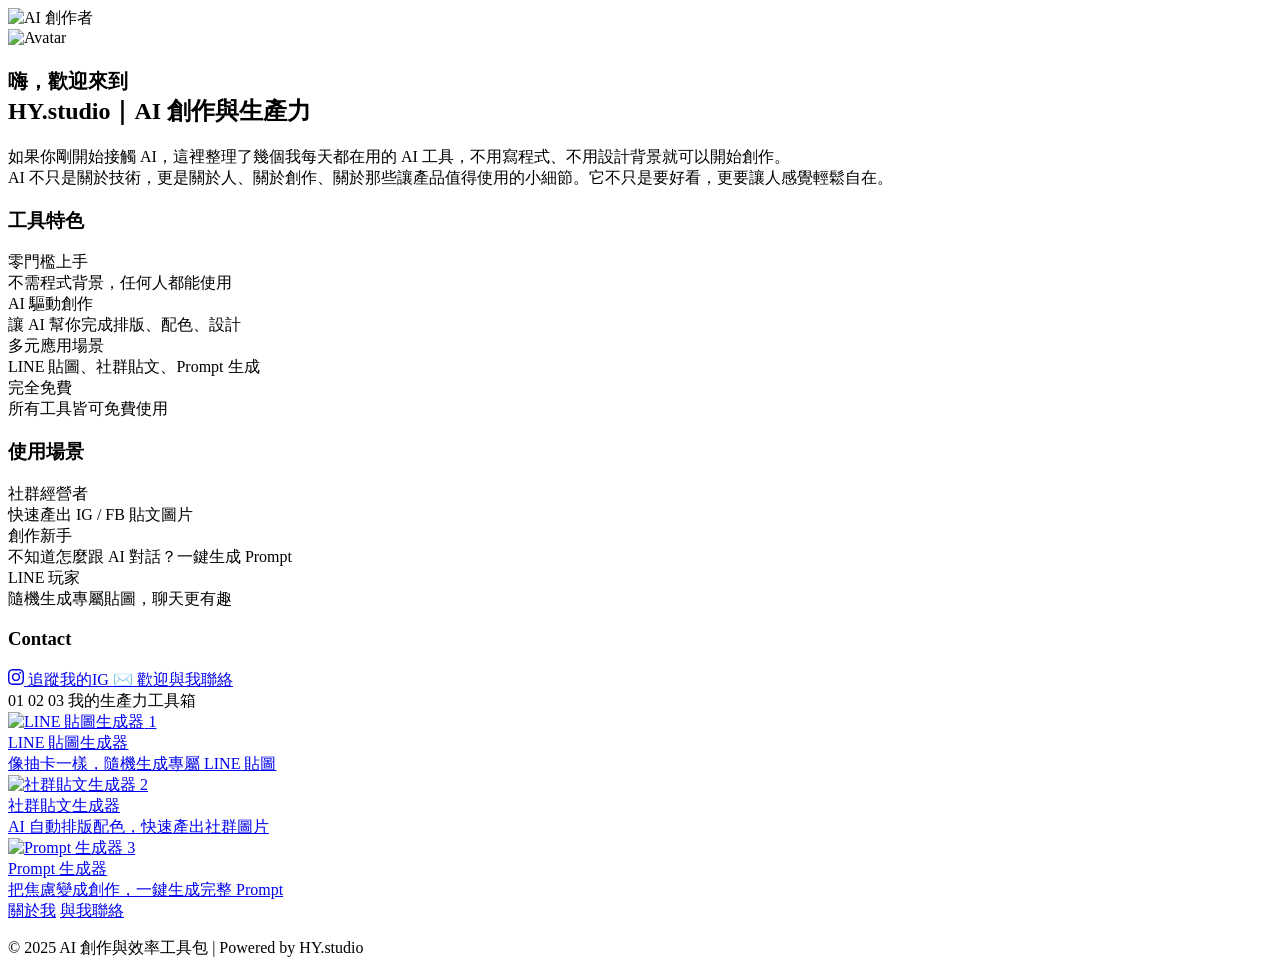
==== index.html @ deb83dd9 "Update index.html title" ====
<!DOCTYPE html>
<html lang="zh-TW">
<head>
    <meta charset="UTF-8">
    <meta name="viewport" content="width=device-width, initial-scale=1.0">
    <title>AI 創作與效率工具包 | HY.studio</title>
    <meta name="description" content="AI 創作與效率工具包 — 從焦慮到行動的第一步，免費 AI 工具與精選課程">
    <link rel="preconnect" href="https://fonts.googleapis.com">
    <link rel="preconnect" href="https://fonts.gstatic.com" crossorigin>
    <link href="https://fonts.googleapis.com/css2?family=Outfit:wght@300;400;500;600;700;800;900&family=Noto+Sans+TC:wght@300;400;500;600;700;900&display=swap" rel="stylesheet">
    <link rel="stylesheet" href="style.css">
</head>
<body>

    <!-- 波浪背景裝飾 -->
    <div class="background-shapes">
        <div class="wave-shape wave-1"></div>
        <div class="wave-shape wave-3"></div>
    </div>

    <!-- ===== HERO ===== -->
    <section class="hero">
        <img src="images/portfolio_head.png" alt="AI 創作者" class="hero-avatar">
    </section>

    <!-- ===== RESUME / FEATURES ===== -->
    <section class="resume-section fade-in">
        <div class="resume-grid">
            <!-- ID Badge -->
            <div class="id-badge">
                <div class="id-badge-card">
                    <img src="images/avatar_card.png" alt="Avatar">
                </div>
            </div>

            <div class="resume-column-inner">
                
                <!-- ===== ABOUT ===== -->
                <section class="about-section fade-in">
                    <div class="about-content">
                        <div class="about-text">
                            <h2>
                                <small>嗨，歡迎來到</small><br>
                                HY.studio｜AI 創作與生產力
                            </h2>
                            <p>
                                如果你剛開始接觸 AI，這裡整理了幾個我每天都在用的 AI 工具，不用寫程式、不用設計背景就可以開始創作。<br>AI 不只是關於技術，更是關於人、關於創作、關於那些讓產品值得使用的小細節。它不只是要好看，更要讓人感覺輕鬆自在。
                            </p>
                        </div>
                    </div>
                </section>

                <div class="resume-column-grid">
                    <!-- Column 1: 工具特色 -->
                    <div class="resume-column">
                        <h3>工具特色</h3>
                        <div class="resume-item">
                            <div class="resume-item-title">零門檻上手</div>
                            <div class="resume-item-sub">不需程式背景，任何人都能使用</div>
                        </div>
                        <div class="resume-item">
                            <div class="resume-item-title">AI 驅動創作</div>
                            <div class="resume-item-sub">讓 AI 幫你完成排版、配色、設計</div>
                        </div>
                        <div class="resume-item">
                            <div class="resume-item-title">多元應用場景</div>
                            <div class="resume-item-sub">LINE 貼圖、社群貼文、Prompt 生成</div>
                        </div>
                        <div class="resume-item">
                            <div class="resume-item-title">完全免費</div>
                            <div class="resume-item-sub">所有工具皆可免費使用</div>
                        </div>
                    </div>

                    <!-- Column 2: 使用場景 -->
                    <div class="resume-column">
                        <h3>使用場景</h3>
                        <div class="resume-item">
                            <div class="resume-item-title">社群經營者</div>
                            <div class="resume-item-sub">快速產出 IG / FB 貼文圖片</div>
                        </div>
                        <div class="resume-item">
                            <div class="resume-item-title">創作新手</div>
                            <div class="resume-item-sub">不知道怎麼跟 AI 對話？一鍵生成 Prompt</div>
                        </div>
                        <div class="resume-item">
                            <div class="resume-item-title">LINE 玩家</div>
                            <div class="resume-item-sub">隨機生成專屬貼圖，聊天更有趣</div>
                        </div>
                    </div>

                    <!-- Column 3: 聯繫方式 -->
                    <div class="resume-column">
                        <h3>Contact</h3>
                        <a href="https://www.instagram.com/huaiying_ai" target="_blank" class="contact-link">
                            <span class="contact-icon">
                                <svg stroke="currentColor" fill="currentColor" stroke-width="0" viewBox="0 0 16 16" focusable="false" class="chakra-icon css-1rsfhxy" aria-hidden="true" height="1em" width="1em" xmlns="http://www.w3.org/2000/svg"><path d="M8 0C5.829 0 5.556.01 4.703.048 3.85.088 3.269.222 2.76.42a3.9 3.9 0 0 0-1.417.923A3.9 3.9 0 0 0 .42 2.76C.222 3.268.087 3.85.048 4.7.01 5.555 0 5.827 0 8.001c0 2.172.01 2.444.048 3.297.04.852.174 1.433.372 1.942.205.526.478.972.923 1.417.444.445.89.719 1.416.923.51.198 1.09.333 1.942.372C5.555 15.99 5.827 16 8 16s2.444-.01 3.298-.048c.851-.04 1.434-.174 1.943-.372a3.9 3.9 0 0 0 1.416-.923c.445-.445.718-.891.923-1.417.197-.509.332-1.09.372-1.942C15.99 10.445 16 10.173 16 8s-.01-2.445-.048-3.299c-.04-.851-.175-1.433-.372-1.941a3.9 3.9 0 0 0-.923-1.417A3.9 3.9 0 0 0 13.24.42c-.51-.198-1.092-.333-1.943-.372C10.443.01 10.172 0 7.998 0zm-.717 1.442h.718c2.136 0 2.389.007 3.232.046.78.035 1.204.166 1.486.275.373.145.64.319.92.599s.453.546.598.92c.11.281.24.705.275 1.485.039.843.047 1.096.047 3.231s-.008 2.389-.047 3.232c-.035.78-.166 1.203-.275 1.485a2.5 2.5 0 0 1-.599.919c-.28.28-.546.453-.92.598-.28.11-.704.24-1.485.276-.843.038-1.096.047-3.232.047s-2.39-.009-3.233-.047c-.78-.036-1.203-.166-1.485-.276a2.5 2.5 0 0 1-.92-.598 2.5 2.5 0 0 1-.6-.92c-.109-.281-.24-.705-.275-1.485-.038-.843-.046-1.096-.046-3.233s.008-2.388.046-3.231c.036-.78.166-1.204.276-1.486.145-.373.319-.64.599-.92s.546-.453.92-.598c.282-.11.705-.24 1.485-.276.738-.034 1.024-.044 2.515-.045zm4.988 1.328a.96.96 0 1 0 0 1.92.96.96 0 0 0 0-1.92m-4.27 1.122a4.109 4.109 0 1 0 0 8.217 4.109 4.109 0 0 0 0-8.217m0 1.441a2.667 2.667 0 1 1 0 5.334 2.667 2.667 0 0 1 0-5.334"></path></svg>
                            </span>
                            追蹤我的IG
                        </a>
                        <a href="mailto:love520297@gmail.com" class="contact-link">
                            <span class="contact-icon">✉️</span>
                            歡迎與我聯絡
                        </a>

                        <!-- <h3 style="margin-top: 30px;">Softwares</h3>
                        <div class="software-icons">
                            <div class="software-icon" title="Gemini">💎</div>
                            <div class="software-icon" title="ChatGPT">🤖</div>
                            <div class="software-icon" title="Canva">🎨</div>
                            <div class="software-icon" title="Figma">✏️</div>
                            <div class="software-icon" title="Notion">📝</div>
                            <div class="software-icon" title="LINE">💬</div>
                        </div> -->
                    </div>
                </div>
            </div>
        </div>
    </section>

    <!-- ===== CONTENT TITLE ===== -->
    <section class="content-title-section fade-in">
        <div class="content-numbers">
            <span class="content-num">01</span>
            <span class="content-num">02</span>
            <span class="content-num">03</span>
             <span class="content-label">我的生產力工具箱</span>
        </div>
    </section>

    <!-- ===== PROJECTS ===== -->
    <section class="projects-section fade-in">
        <div class="projects-grid">
            <!-- Project 1 -->
            <a href="https://gemini.google.com/gem/1bH7UKAQ98j5DDGZ2HF9pX1z3nfZRypis?usp=sharing" target="_blank" class="project-card">
                <img src="images/project1.png" alt="LINE 貼圖生成器" class="project-card-preview">
                <span class="project-number">1</span>
                <div class="project-name">LINE 貼圖生成器</div>
                <div class="project-desc">像抽卡一樣，隨機生成專屬 LINE 貼圖</div>
            </a>

            <!-- Project 2 -->
            <a href="https://gemini.google.com/gem/1B8_Dv3RvipbUSTOd32ougni2UcuUi9Gp?usp=sharing" target="_blank" class="project-card">
                <img src="images/project2.png" alt="社群貼文生成器" class="project-card-preview">
                <span class="project-number">2</span>
                <div class="project-name">社群貼文生成器</div>
                <div class="project-desc">AI 自動排版配色，快速產出社群圖片</div>
            </a>

            <!-- Project 3 -->
            <a href="https://gemini.google.com/gem/1Ek3yzURnzQ01jfdKegLe4lMLlLTO1yvH?usp=sharing" target="_blank" class="project-card">
                <img src="images/project3.png" alt="Prompt 生成器" class="project-card-preview">
                <span class="project-number">3</span>
                <div class="project-name">Prompt 生成器</div>
                <div class="project-desc">把焦慮變成創作，一鍵生成完整 Prompt</div>
            </a>
        </div>
    </section>

    <!-- ===== FOOTER ===== -->
    <footer>
        <div class="footer-links">
            <a href="https://www.instagram.com/huaiying_ai" target="_blank">關於我</a>
            <a href="mailto:love520297@gmail.com">與我聯絡</a>
        </div>
        <p class="copyright">&copy; 2025 AI 創作與效率工具包 | Powered by HY.studio</p>
    </footer>

    <script>
        // Intersection Observer for fade-in animations
        const observer = new IntersectionObserver((entries) => {
            entries.forEach(entry => {
                if (entry.isIntersecting) {
                    entry.target.classList.add('visible');
                }
            });
        }, {
            threshold: 0.1,
            rootMargin: '0px 0px -50px 0px'
        });

        document.querySelectorAll('.fade-in').forEach(el => observer.observe(el));

        // Card click ripple effect
        document.querySelectorAll('.project-card').forEach(card => {
            card.addEventListener('mousedown', function(e) {
                this.style.transform = 'scale(0.97)';
            });
            card.addEventListener('mouseup', function(e) {
                this.style.transform = '';
            });
            card.addEventListener('mouseleave', function(e) {
                this.style.transform = '';
            });
        });

        // Parallax effect on hero avatar
        const heroAvatar = document.querySelector('.hero-avatar');
        if (heroAvatar) {
            window.addEventListener('mousemove', (e) => {
                const x = (e.clientX / window.innerWidth - 0.5) * 20;
                const y = (e.clientY / window.innerHeight - 0.5) * 20;
                heroAvatar.style.transform = `translate(${x}px, ${y}px)`;
            });
        }

        // Smooth scroll
        document.querySelectorAll('a[href^="#"]').forEach(anchor => {
            anchor.addEventListener('click', function(e) {
                e.preventDefault();
                const target = document.querySelector(this.getAttribute('href'));
                if (target) {
                    target.scrollIntoView({ behavior: 'smooth' });
                }
            });
        });
    </script>
</body>
</html>
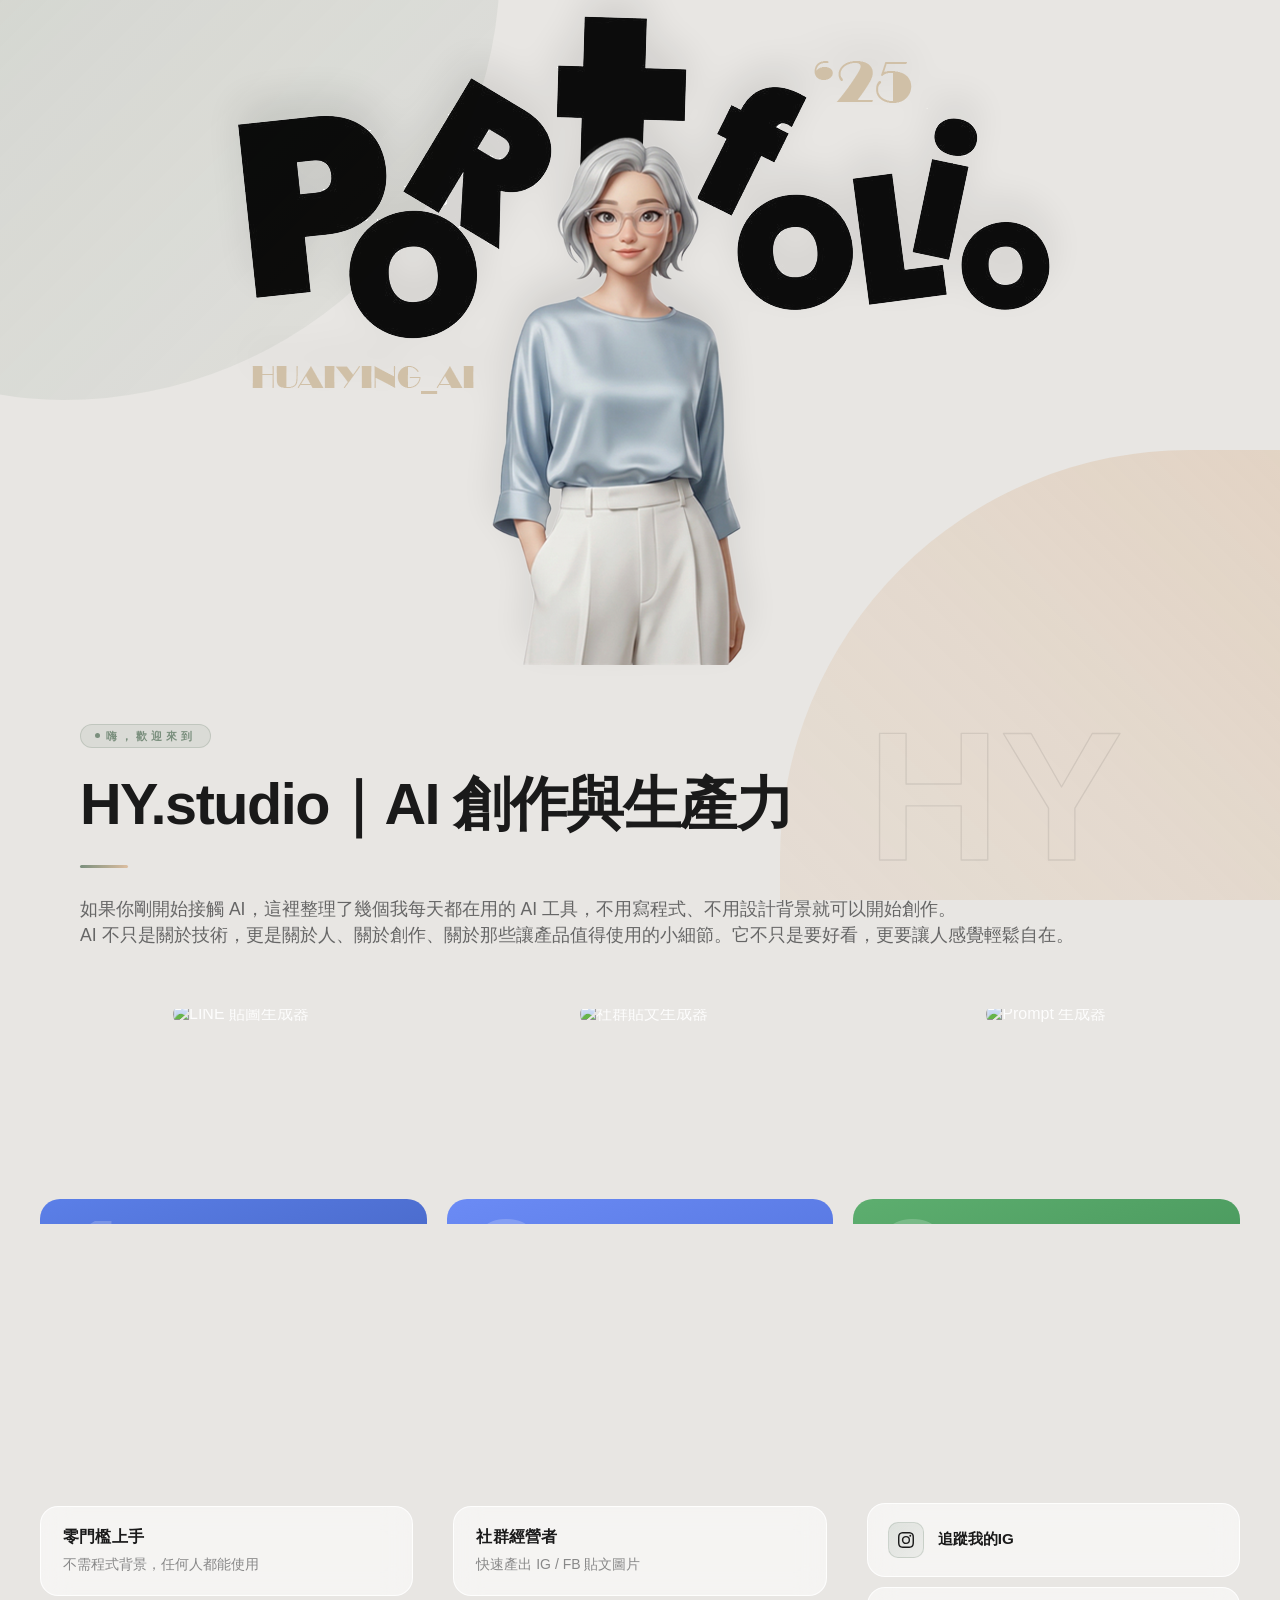
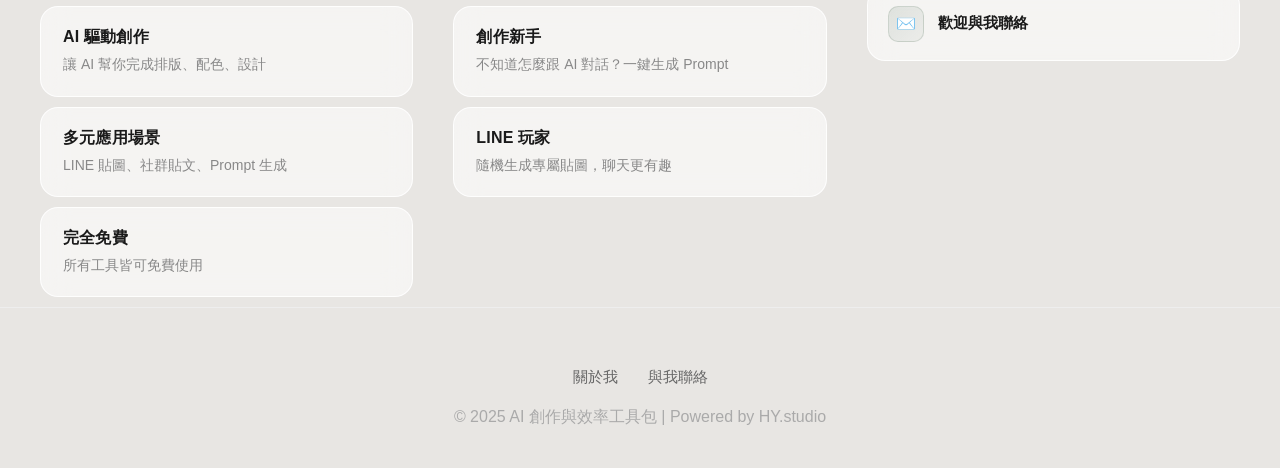
==== commit f09a5d5e: "Update layout, styles and images" ====
--- a/index.html
+++ b/index.html
@@ -23,33 +23,57 @@
         <img src="images/portfolio_head.png" alt="AI 創作者" class="hero-avatar">
     </section>
 
+    <!-- ===== ABOUT ===== -->
+    <section class="about-section fade-in">
+        <div class="about-content">
+            <div class="about-text">
+                <svg class="about-watermark" viewBox="0 0 500 220" aria-hidden="true">
+                    <text x="8" y="195" class="about-watermark-text">HY</text>
+                </svg>
+                <h2>
+                    <small>嗨，歡迎來到</small><br>
+                    HY.studio｜AI 創作與生產力
+                </h2>
+                <p>
+                    如果你剛開始接觸 AI，這裡整理了幾個我每天都在用的 AI 工具，不用寫程式、不用設計背景就可以開始創作。<br>AI 不只是關於技術，更是關於人、關於創作、關於那些讓產品值得使用的小細節。它不只是要好看，更要讓人感覺輕鬆自在。
+                </p>
+            </div>
+        </div>
+    </section>
+
+    <!-- ===== PROJECTS ===== -->
+    <section class="projects-section fade-in">
+        <div class="projects-grid">
+            <!-- Project 1 -->
+            <a href="https://gemini.google.com/gem/1bH7UKAQ98j5DDGZ2HF9pX1z3nfZRypis?usp=sharing" target="_blank" class="project-card">
+                <img src="images/project1.png" alt="LINE 貼圖生成器" class="project-card-preview">
+                <span class="project-number">1</span>
+                <div class="project-name">LINE 貼圖生成器</div>
+                <div class="project-desc">像抽卡一樣，隨機生成專屬 LINE 貼圖</div>
+            </a>
+
+            <!-- Project 2 -->
+            <a href="https://gemini.google.com/gem/1B8_Dv3RvipbUSTOd32ougni2UcuUi9Gp?usp=sharing" target="_blank" class="project-card">
+                <img src="images/project2.png" alt="社群貼文生成器" class="project-card-preview">
+                <span class="project-number">2</span>
+                <div class="project-name">社群貼文生成器</div>
+                <div class="project-desc">AI 自動排版配色，快速產出社群圖片</div>
+            </a>
+
+            <!-- Project 3 -->
+            <a href="https://gemini.google.com/gem/1Ek3yzURnzQ01jfdKegLe4lMLlLTO1yvH?usp=sharing" target="_blank" class="project-card">
+                <img src="images/project3.png" alt="Prompt 生成器" class="project-card-preview">
+                <span class="project-number">3</span>
+                <div class="project-name">Prompt 生成器</div>
+                <div class="project-desc">把焦慮變成創作，一鍵生成完整 Prompt</div>
+            </a>
+        </div>
+    </section>
+
     <!-- ===== RESUME / FEATURES ===== -->
     <section class="resume-section fade-in">
         <div class="resume-grid">
-            <!-- ID Badge -->
-            <div class="id-badge">
-                <div class="id-badge-card">
-                    <img src="images/avatar_card.png" alt="Avatar">
-                </div>
-            </div>
-
             <div class="resume-column-inner">
-                
-                <!-- ===== ABOUT ===== -->
-                <section class="about-section fade-in">
-                    <div class="about-content">
-                        <div class="about-text">
-                            <h2>
-                                <small>嗨，歡迎來到</small><br>
-                                HY.studio｜AI 創作與生產力
-                            </h2>
-                            <p>
-                                如果你剛開始接觸 AI，這裡整理了幾個我每天都在用的 AI 工具，不用寫程式、不用設計背景就可以開始創作。<br>AI 不只是關於技術，更是關於人、關於創作、關於那些讓產品值得使用的小細節。它不只是要好看，更要讓人感覺輕鬆自在。
-                            </p>
-                        </div>
-                    </div>
-                </section>
-
                 <div class="resume-column-grid">
                     <!-- Column 1: 工具特色 -->
                     <div class="resume-column">
@@ -102,58 +126,9 @@
                             <span class="contact-icon">✉️</span>
                             歡迎與我聯絡
                         </a>
-
-                        <!-- <h3 style="margin-top: 30px;">Softwares</h3>
-                        <div class="software-icons">
-                            <div class="software-icon" title="Gemini">💎</div>
-                            <div class="software-icon" title="ChatGPT">🤖</div>
-                            <div class="software-icon" title="Canva">🎨</div>
-                            <div class="software-icon" title="Figma">✏️</div>
-                            <div class="software-icon" title="Notion">📝</div>
-                            <div class="software-icon" title="LINE">💬</div>
-                        </div> -->
                     </div>
                 </div>
             </div>
-        </div>
-    </section>
-
-    <!-- ===== CONTENT TITLE ===== -->
-    <section class="content-title-section fade-in">
-        <div class="content-numbers">
-            <span class="content-num">01</span>
-            <span class="content-num">02</span>
-            <span class="content-num">03</span>
-             <span class="content-label">我的生產力工具箱</span>
-        </div>
-    </section>
-
-    <!-- ===== PROJECTS ===== -->
-    <section class="projects-section fade-in">
-        <div class="projects-grid">
-            <!-- Project 1 -->
-            <a href="https://gemini.google.com/gem/1bH7UKAQ98j5DDGZ2HF9pX1z3nfZRypis?usp=sharing" target="_blank" class="project-card">
-                <img src="images/project1.png" alt="LINE 貼圖生成器" class="project-card-preview">
-                <span class="project-number">1</span>
-                <div class="project-name">LINE 貼圖生成器</div>
-                <div class="project-desc">像抽卡一樣，隨機生成專屬 LINE 貼圖</div>
-            </a>
-
-            <!-- Project 2 -->
-            <a href="https://gemini.google.com/gem/1B8_Dv3RvipbUSTOd32ougni2UcuUi9Gp?usp=sharing" target="_blank" class="project-card">
-                <img src="images/project2.png" alt="社群貼文生成器" class="project-card-preview">
-                <span class="project-number">2</span>
-                <div class="project-name">社群貼文生成器</div>
-                <div class="project-desc">AI 自動排版配色，快速產出社群圖片</div>
-            </a>
-
-            <!-- Project 3 -->
-            <a href="https://gemini.google.com/gem/1Ek3yzURnzQ01jfdKegLe4lMLlLTO1yvH?usp=sharing" target="_blank" class="project-card">
-                <img src="images/project3.png" alt="Prompt 生成器" class="project-card-preview">
-                <span class="project-number">3</span>
-                <div class="project-name">Prompt 生成器</div>
-                <div class="project-desc">把焦慮變成創作，一鍵生成完整 Prompt</div>
-            </a>
         </div>
     </section>
 
--- a/style.css
+++ b/style.css
@@ -0,0 +1,844 @@
+* {
+    margin: 0;
+    padding: 0;
+    box-sizing: border-box;
+}
+
+body {
+    font-family: 'Noto Sans TC', 'Outfit', sans-serif;
+    background: #E8E6E3;
+    min-height: 100vh;
+    color: #1a1a1a;
+    overflow-x: hidden;
+}
+
+img{
+    max-width: 100%;
+}
+
+/* ===== HERO SECTION ===== */
+.hero {
+    position: relative;
+    padding: 0px 40px 40px;
+    display: flex;
+    flex-direction: column;
+    align-items: center;
+    justify-content: center;
+    overflow: hidden;
+}
+
+.hero-title {
+    font-family: 'Outfit', sans-serif;
+    font-size: clamp(5rem, 12vw, 11rem);
+    font-weight: 900;
+    line-height: 0.85;
+    color: #1a1a1a;
+    text-align: center;
+    letter-spacing: -4px;
+    position: relative;
+    z-index: 2;
+}
+
+.hero-title .line1 {
+    display: block;
+    transform: translateX(-5%);
+}
+
+.hero-title .line2 {
+    display: block;
+    transform: translateX(5%);
+}
+
+.hero-year {
+    font-family: 'Outfit', sans-serif;
+    font-size: clamp(1.5rem, 3vw, 2.5rem);
+    font-weight: 300;
+    color: #1a1a1a;
+    position: absolute;
+    top: 15%;
+    right: 25%;
+    z-index: 3;
+}
+
+.hero-author {
+    font-family: 'Outfit', sans-serif;
+    font-size: clamp(0.8rem, 1.5vw, 1.1rem);
+    font-weight: 600;
+    letter-spacing: 4px;
+    text-transform: uppercase;
+    color: #1a1a1a;
+    margin-top: 20px;
+    z-index: 2;
+}
+
+.hero-avatar {
+    z-index: 1;
+    opacity: 0.95;
+    filter: drop-shadow(0 -20px 20px rgba(0,0,0,0.1));
+    animation: floatAvatar 6s ease-in-out infinite;
+}
+
+@keyframes floatAvatar {
+    0%, 100% { transform: translateY(0); }
+    50% { transform: translateY(-12px); }
+}
+
+/* Decorative ribbon near avatar */
+.hero-ribbon {
+    position: absolute;
+    left: 8%;
+    bottom: 15%;
+    width: 60px;
+    height: 180px;
+    z-index: 1;
+}
+
+.hero-ribbon::before {
+    content: '';
+    display: block;
+    width: 3px;
+    height: 180px;
+    background: linear-gradient(to bottom, #ccc, transparent);
+    margin: 0 auto;
+    border-radius: 2px;
+}
+
+/* ===== ABOUT SECTION ===== */
+.about-section {
+    padding: 0px 40px 20px;
+    max-width: 1200px;
+    margin: 0 auto;
+}
+
+.about-content {
+    display: flex;
+    gap: 60px;
+    align-items: flex-start;
+}
+
+.about-text {
+    flex: 1;
+    text-align: left;
+    position: relative;
+}
+
+/* 大字水印裝飾 - SVG 寫字路徑動畫 */
+.about-watermark {
+    position: absolute;
+    right: -120px;
+    top: -24px;
+    width: clamp(240px, 38vw, 460px);
+    pointer-events: none;
+    user-select: none;
+    z-index: 0;
+    overflow: visible;
+}
+
+.about-watermark-text {
+    font-family: 'Outfit', sans-serif;
+    font-size: 200px;
+    font-weight: 900;
+    fill: none;
+    stroke: rgba(26, 26, 26, 0.09);
+    stroke-width: 1.5;
+    stroke-linecap: round;
+    stroke-linejoin: round;
+    stroke-dasharray: 2400;
+    stroke-dashoffset: 2400;
+    animation: draw-hy 2.8s cubic-bezier(0.4, 0, 0.2, 1) 0.4s forwards;
+}
+
+@keyframes draw-hy {
+    to {
+        stroke-dashoffset: 0;
+    }
+}
+
+.about-text h2 {
+    font-family: 'Outfit', sans-serif;
+    font-size: clamp(2.2rem, 4.5vw, 3.6rem);
+    font-weight: 800;
+    color: #1a1a1a;
+    margin-bottom: 0;
+    line-height: 1.15;
+    letter-spacing: -1.5px;
+    position: relative;
+    z-index: 1;
+}
+
+/* 小標籤 badge */
+.about-text h2 small {
+    display: inline-flex;
+    align-items: center;
+    gap: 6px;
+    font-family: 'Outfit', sans-serif;
+    font-size: 0.68rem;
+    font-weight: 700;
+    text-transform: uppercase;
+    letter-spacing: 4px;
+    color: #7A8F7D;
+    background: rgba(122, 143, 125, 0.12);
+    border: 1px solid rgba(122, 143, 125, 0.28);
+    border-radius: 100px;
+    padding: 5px 14px;
+    margin-bottom: 14px;
+    vertical-align: middle;
+}
+
+.about-text h2 small::before {
+    content: '';
+    display: inline-block;
+    width: 5px;
+    height: 5px;
+    background: #7A8F7D;
+    border-radius: 50%;
+}
+
+/* 標題底部分隔線 */
+.about-text h2::after {
+    content: '';
+    display: block;
+    width: 48px;
+    height: 2.5px;
+    background: linear-gradient(to right, #7A8F7D, rgba(212, 163, 115, 0.6));
+    border-radius: 2px;
+    margin-top: 28px;
+    margin-bottom: 28px;
+}
+
+.about-text h2 strong {
+    font-weight: 800;
+}
+
+.about-text p {
+    font-size: 1.1rem;
+    line-height: 1.5;
+    color: #666;
+    position: relative;
+    z-index: 1;
+}
+
+/* ===== RESUME / FEATURES GRID ===== */
+.resume-section {
+    padding: 0px 40px;
+    max-width: 1400px;
+    margin: 0 auto;
+}
+
+.resume-column{
+    margin-top: 2.5rem;
+}
+
+.resume-column-grid{
+    display: grid;
+    grid-template-columns: 1fr 1fr 1fr;
+    gap: 40px;
+    align-items: start;
+}
+
+/* ID Badge */
+.id-badge {
+    position: relative;
+    top: -6rem;
+}
+
+.id-badge-inner {
+    background: #f5f5f5;
+    border-radius: 16px;
+    overflow: hidden;
+    box-shadow: 0 8px 30px rgba(0,0,0,0.08);
+    border: 1px solid #eee;
+    position: relative;
+}
+
+.id-badge-inner::before {
+    content: '';
+    display: block;
+    width: 30px;
+    height: 30px;
+    background: #ddd;
+    border-radius: 50%;
+    margin: 16px auto 0;
+}
+
+.id-badge-img {
+    width: 100%;
+    aspect-ratio: 3/5;
+    object-fit: cover;
+    display: block;
+    padding: 10px;
+    border-radius: 20px;
+}
+
+.id-badge-clip {
+    width: 40px;
+    height: 40px;
+    background: transparent;
+    border: 3px solid #ccc;
+    border-radius: 50%;
+    margin: -20px auto 0;
+    position: relative;
+    z-index: 2;
+}
+
+.id-badge-lanyard {
+    width: 2px;
+    height: 60px;
+    background: linear-gradient(to bottom, #ccc, transparent);
+    margin: -20px auto 0;
+}
+
+/* Resume columns */
+.resume-column h3 {
+    font-family: 'Outfit', sans-serif;
+    font-size: 0.975rem;
+    font-weight: 700;
+    text-transform: uppercase;
+    letter-spacing: 4px;
+    color: #999;
+    margin-bottom: 16px;
+    padding-bottom: 0;
+    border-bottom: none;
+    display: flex;
+    align-items: center;
+    gap: 8px;
+}
+
+.resume-column h3::before {
+    content: '';
+    display: inline-block;
+    width: 6px;
+    height: 6px;
+    background: #7A8F7D;
+    border-radius: 50%;
+    flex-shrink: 0;
+}
+
+.resume-item {
+    background: rgba(255, 255, 255, 0.55);
+    backdrop-filter: blur(14px);
+    -webkit-backdrop-filter: blur(14px);
+    border: 1px solid rgba(255, 255, 255, 0.85);
+    border-radius: 18px;
+    padding: 20px 22px;
+    margin-bottom: 10px;
+    position: relative;
+    overflow: hidden;
+    transition: transform 0.35s cubic-bezier(0.25, 0.46, 0.45, 0.94),
+                box-shadow 0.35s ease,
+                background 0.35s ease;
+}
+
+.resume-item::after {
+    content: '';
+    position: absolute;
+    left: 0;
+    top: 16px;
+    bottom: 16px;
+    width: 3px;
+    background: linear-gradient(to bottom, #7A8F7D, #D4A373);
+    border-radius: 0 3px 3px 0;
+    opacity: 0;
+    transform: scaleY(0.4);
+    transition: opacity 0.35s ease, transform 0.35s ease;
+}
+
+.resume-item:hover {
+    transform: translateY(-4px) translateX(2px);
+    box-shadow: 0 16px 40px rgba(0, 0, 0, 0.09);
+    background: rgba(255, 255, 255, 0.78);
+}
+
+.resume-item:hover::after {
+    opacity: 1;
+    transform: scaleY(1);
+}
+
+.resume-item-title {
+    font-family: 'Outfit', sans-serif;
+    font-size: 1rem;
+    font-weight: 700;
+    color: #1a1a1a;
+    margin-bottom: 5px;
+    letter-spacing: 0.2px;
+}
+
+.resume-item-sub {
+    font-size: 0.875rem;
+    color: #888;
+    line-height: 1.6;
+}
+
+.contact-link {
+    display: flex;
+    align-items: center;
+    gap: 14px;
+    margin-bottom: 10px;
+    text-decoration: none;
+    color: #1a1a1a;
+    font-size: 0.95rem;
+    font-weight: 600;
+    background: rgba(255, 255, 255, 0.55);
+    backdrop-filter: blur(14px);
+    -webkit-backdrop-filter: blur(14px);
+    border: 1px solid rgba(255, 255, 255, 0.85);
+    border-radius: 18px;
+    padding: 18px 20px;
+    transition: transform 0.35s cubic-bezier(0.25, 0.46, 0.45, 0.94),
+                box-shadow 0.35s ease,
+                color 0.3s ease,
+                background 0.35s ease;
+}
+
+.contact-link:hover {
+    color: #7A8F7D;
+    transform: translateY(-4px) translateX(2px);
+    box-shadow: 0 16px 40px rgba(0, 0, 0, 0.09);
+    background: rgba(255, 255, 255, 0.78);
+}
+
+.contact-icon {
+    width: 36px;
+    height: 36px;
+    background: linear-gradient(135deg, rgba(122,143,125,0.18), rgba(122,143,125,0.08));
+    border: 1px solid rgba(122, 143, 125, 0.25);
+    border-radius: 10px;
+    display: flex;
+    align-items: center;
+    justify-content: center;
+    font-size: 1rem;
+    flex-shrink: 0;
+}
+
+.software-icons {
+    display: flex;
+    gap: 8px;
+    flex-wrap: wrap;
+    margin-top: 12px;
+}
+
+.software-icon {
+    width: 32px;
+    height: 32px;
+    background: #f0f0f0;
+    border-radius: 8px;
+    display: flex;
+    align-items: center;
+    justify-content: center;
+    font-size: 1rem;
+    transition: transform 0.2s ease;
+}
+
+.software-icon:hover {
+    transform: scale(1.15);
+}
+
+/* ===== CONTENT TITLE SECTION ===== */
+.content-title-section {
+    /* padding: 80px 40px 40px; */
+    text-align: center;
+    position: relative;
+    overflow: hidden;
+}
+
+.content-numbers {
+    position: relative;
+    display: block;
+    width: 100%;
+    margin: 0 auto;
+}
+
+.content-num {
+    font-family: 'Outfit', sans-serif;
+    font-size: clamp(5rem, 10vw, 9rem);
+    font-weight: 900;
+    color: transparent;
+    -webkit-text-stroke: 2px #d0d0d0;
+    line-height: 1;
+    position: absolute;
+    opacity: 0.6;
+    user-select: none;
+    display: none;
+}
+
+/* Staggered positions matching reference: scattered behind CONTENT */
+.content-num:nth-child(1) { left: 0%;  top: 0;   font-size: clamp(4rem, 8vw, 7.5rem); }
+.content-num:nth-child(2) { left: 45%; bottom: -10px; font-size: clamp(4.5rem, 9vw, 8rem); }
+.content-num:nth-child(3) { right: 0%; top: 0;      font-size: clamp(4rem, 8vw, 7rem); -webkit-text-stroke: 2px #bbb; }
+
+.content-label {
+    font-family: 'Outfit', sans-serif;
+    font-size: clamp(2.5rem, 8vw, 3.5rem);
+    font-weight: 900;
+    color: #1a1a1a;
+    letter-spacing: 3px;
+    z-index: 2;
+}
+
+/* ===== PROJECTS GRID ===== */
+.projects-section {
+    padding: 40px;
+    max-width: 1400px;
+    margin: 0 auto;
+}
+
+.projects-grid {
+    display: grid;
+    grid-template-columns: repeat(auto-fit, minmax(240px, 1fr));
+    gap: 20px;
+}
+
+.project-card {
+    /* border-radius: 20px; */
+    padding: 30px 24px;
+    position: relative;
+    overflow: hidden;
+    min-height: 380px;
+    display: flex;
+    flex-direction: column;
+    justify-content: flex-end;
+    cursor: pointer;
+    transition: transform 0.4s cubic-bezier(0.25, 0.46, 0.45, 0.94), box-shadow 0.4s ease;
+    text-decoration: none;
+    color: #fff;
+}
+
+.project-card:hover {
+    transform: translateY(-8px);
+}
+
+.project-card::before {
+    content: '';
+    position: absolute;
+    bottom: 0;
+    left: 0;
+    width: 100%;
+    height: 50%;
+    background: linear-gradient(160deg, #5B7FE8 0%, #3D5BB5 100%);
+    z-index: -1;
+    border-radius: 20px;
+}
+
+.project-card:nth-child(1):before{background: linear-gradient(160deg, #5B7FE8 0%, #3D5BB5 100%);}
+.project-card:nth-child(2):before{background: linear-gradient(160deg, #6B8BF5 0%, #4A6BD4 100%);}
+.project-card:nth-child(3):before{background: linear-gradient(160deg, #5DAE6F 0%, #3D8B52 100%);}
+
+.project-card-preview {
+    position: absolute;
+    top: -5px;
+    right: -75px;
+    /* width: 65%;
+    max-width: 180px; */
+    width: 85%;
+    border-radius: 12px;
+    /* box-shadow: 0 8px 24px rgba(0,0,0,0.2); */
+    opacity: 0.9;
+    transition: transform 0.4s ease, opacity 0.4s ease;
+}
+
+.project-card:hover .project-card-preview {
+    transform: scale(1.05) translateY(-4px);
+    opacity: 1;
+}
+
+.project-number {
+    font-family: 'Outfit', sans-serif;
+    font-size: clamp(5rem, 10vw, 8rem);
+    font-weight: 900;
+    line-height: 1;
+    color: rgba(255,255,255,0.2);
+    position: absolute;
+    bottom: 60px;
+    left: 24px;
+}
+
+.project-name {
+    font-family: 'Outfit', sans-serif;
+    font-size: 1.2rem;
+    font-weight: 700;
+    text-transform: uppercase;
+    letter-spacing: 2px;
+    margin-bottom: 4px;
+    position: relative;
+    z-index: 2;
+}
+
+.project-desc {
+    font-size: 1rem;
+    font-weight: 400;
+    opacity: 0.85;
+    line-height: 1.5;
+    position: relative;
+    z-index: 2;
+    /* max-width: 200px; */
+}
+
+/* ===== FOOTER ===== */
+footer {
+    text-align: center;
+    padding: 60px 20px 40px;
+    border-top: 1px solid #eee;
+}
+
+.footer-links {
+    display: flex;
+    justify-content: center;
+    gap: 30px;
+    margin-bottom: 20px;
+    flex-wrap: wrap;
+}
+
+.footer-links a {
+    color: #666;
+    text-decoration: none;
+    font-size: 0.92rem;
+    transition: color 0.3s ease;
+}
+
+.footer-links a:hover {
+    color: #1a1a1a;
+}
+
+.copyright {
+    font-size: 1rem;
+    color: #aaa;
+}
+
+/* ===== ANIMATIONS ===== */
+.fade-in {
+    opacity: 0;
+    transform: translateY(30px);
+    transition: opacity 0.8s ease, transform 0.8s ease;
+}
+
+.fade-in.visible {
+    opacity: 1;
+    transform: translateY(0);
+}
+
+/* ===== RESPONSIVE ===== */
+@media (max-width: 1024px) {
+    .resume-column-grid{
+        /* grid-template-columns: 1fr 1fr; */
+        display: flex;
+        flex-wrap: wrap;
+        gap:20px
+    }
+
+    .resume-column-grid > div{
+        width: 100%;
+    }
+
+    .resume-column-grid > div:nth-child(3){
+        display: inline-flex;
+        flex-wrap: wrap;
+        gap: 1rem;
+    }
+
+    .resume-column-grid > div:nth-child(3) h3{
+        width: 100%;
+        margin-bottom: 0;
+    }
+    
+    .resume-column-grid > div:nth-child(3) > .contact-link{
+        width:calc(50% - 0.5rem);
+    }
+
+    .id-badge {
+        display: none;
+        grid-column: 1 / -1;
+        margin: 0 auto;
+        top: 0;
+    }
+
+    .hero-avatar {
+        position: relative;
+        right: auto;
+        bottom: auto;
+        margin-top: 30px;
+    }
+
+    .hero {
+        min-height: auto;
+        padding: 0px 20px 0px;
+    }
+}
+
+@media (max-width: 768px) {
+    .hero-title {
+        letter-spacing: -2px;
+    }
+
+    .hero-year {
+        position: relative;
+        top: auto;
+        right: auto;
+        margin-top: 10px;
+    }
+
+    .about-content {
+        flex-direction: column;
+        gap: 30px;
+    }
+
+    .about-watermark {
+        width: clamp(160px, 50vw, 280px);
+        right: 0;
+        top: -10px;
+    }
+
+    .about-text h2 {
+        letter-spacing: -1px;
+    }
+
+    .id-badge {
+        margin: 0 auto 20px;
+    }
+
+    .projects-grid {
+        grid-template-columns: 1fr;
+    }
+
+    .project-card{
+        padding-top: 0;
+        padding-bottom: 0;
+        overflow: visible;
+    }
+
+    .about-section,
+    .resume-section,
+    .content-title-section,
+    .projects-section {
+        padding-left: 20px;
+        padding-right: 20px;
+    }
+
+    .resume-section{
+        padding-top: 4rem;
+    }
+
+    .about-section{
+        padding-top: 1rem;
+        padding-bottom: 1rem;
+    }
+
+    .projects-section{
+        padding: 1rem;
+    }
+
+    .footer-links {
+        flex-direction: column;
+        gap: 12px;
+    }
+
+    .project-card::before{
+        bottom: -2rem;
+    }
+
+    .project-card-preview{
+        position: absolute;
+        top: 0px;
+        right: -90px;
+        width: calc(100% - 90px);
+    }
+
+    .resume-column {
+        margin-top: 0rem;
+    }
+}
+
+@media (max-width: 480px) {
+    .hero {
+        padding: 0px 16px 40px;
+    }
+
+    .hero-avatar {
+        width: 200px;
+    }
+
+    .projects-grid {
+        gap: 16px;
+    }
+}
+
+/* ===== 波浪背景裝飾 ===== */
+.background-shapes {
+    position: fixed;
+    top: 0;
+    left: 0;
+    width: 100%;
+    height: 100%;
+    overflow: hidden;
+    pointer-events: none;
+    z-index: 0;
+}
+
+.wave-shape {
+    position: absolute;
+    border-radius: 50% 40% 60% 50%;
+    opacity: 0.85;
+}
+
+/* 左上角 - 灰綠色波浪 */
+.wave-1 {
+    width: 800px;
+    height: 800px;
+    top: -400px;
+    left: -300px;
+    background: linear-gradient(135deg, 
+        rgba(122, 143, 125, 0.35) 0%, 
+        rgba(122, 143, 125, 0.18) 50%,
+        rgba(122, 143, 125, 0.08) 100%);
+    animation: wave-float-1 20s ease-in-out infinite;
+}
+
+/* 右下角 - 棕褐色波浪 */
+.wave-3 {
+    width: 900px;
+    height: 900px;
+    bottom: -450px;
+    right: -400px;
+    background: linear-gradient(225deg, 
+        rgba(212, 163, 115, 0.4) 0%, 
+        rgba(212, 163, 115, 0.22) 50%,
+        rgba(212, 163, 115, 0.1) 100%);
+    animation: wave-float-3 25s ease-in-out infinite;
+}
+
+@keyframes wave-float-1 {
+    0%, 100% {
+        transform: translate(0, 0) rotate(0deg);
+        border-radius: 50% 40% 60% 50%;
+    }
+    50% {
+        transform: translate(30px, 30px) rotate(5deg);
+        border-radius: 40% 50% 50% 60%;
+    }
+}
+
+@keyframes wave-float-3 {
+    0%, 100% {
+        transform: translate(0, 0) rotate(0deg);
+        border-radius: 55% 45% 55% 45%;
+    }
+    50% {
+        transform: translate(20px, -20px) rotate(3deg);
+        border-radius: 45% 55% 45% 55%;
+    }
+}
+
+/* 波浪背景手機版調整 */
+@media (max-width: 768px) {
+    .wave-1 {
+        width: 500px;
+        height: 500px;
+        top: -250px;
+        left: -200px;
+    }
+    .wave-3 {
+        width: 550px;
+        height: 550px;
+        bottom: -300px;
+        right: -250px;
+    }
+}
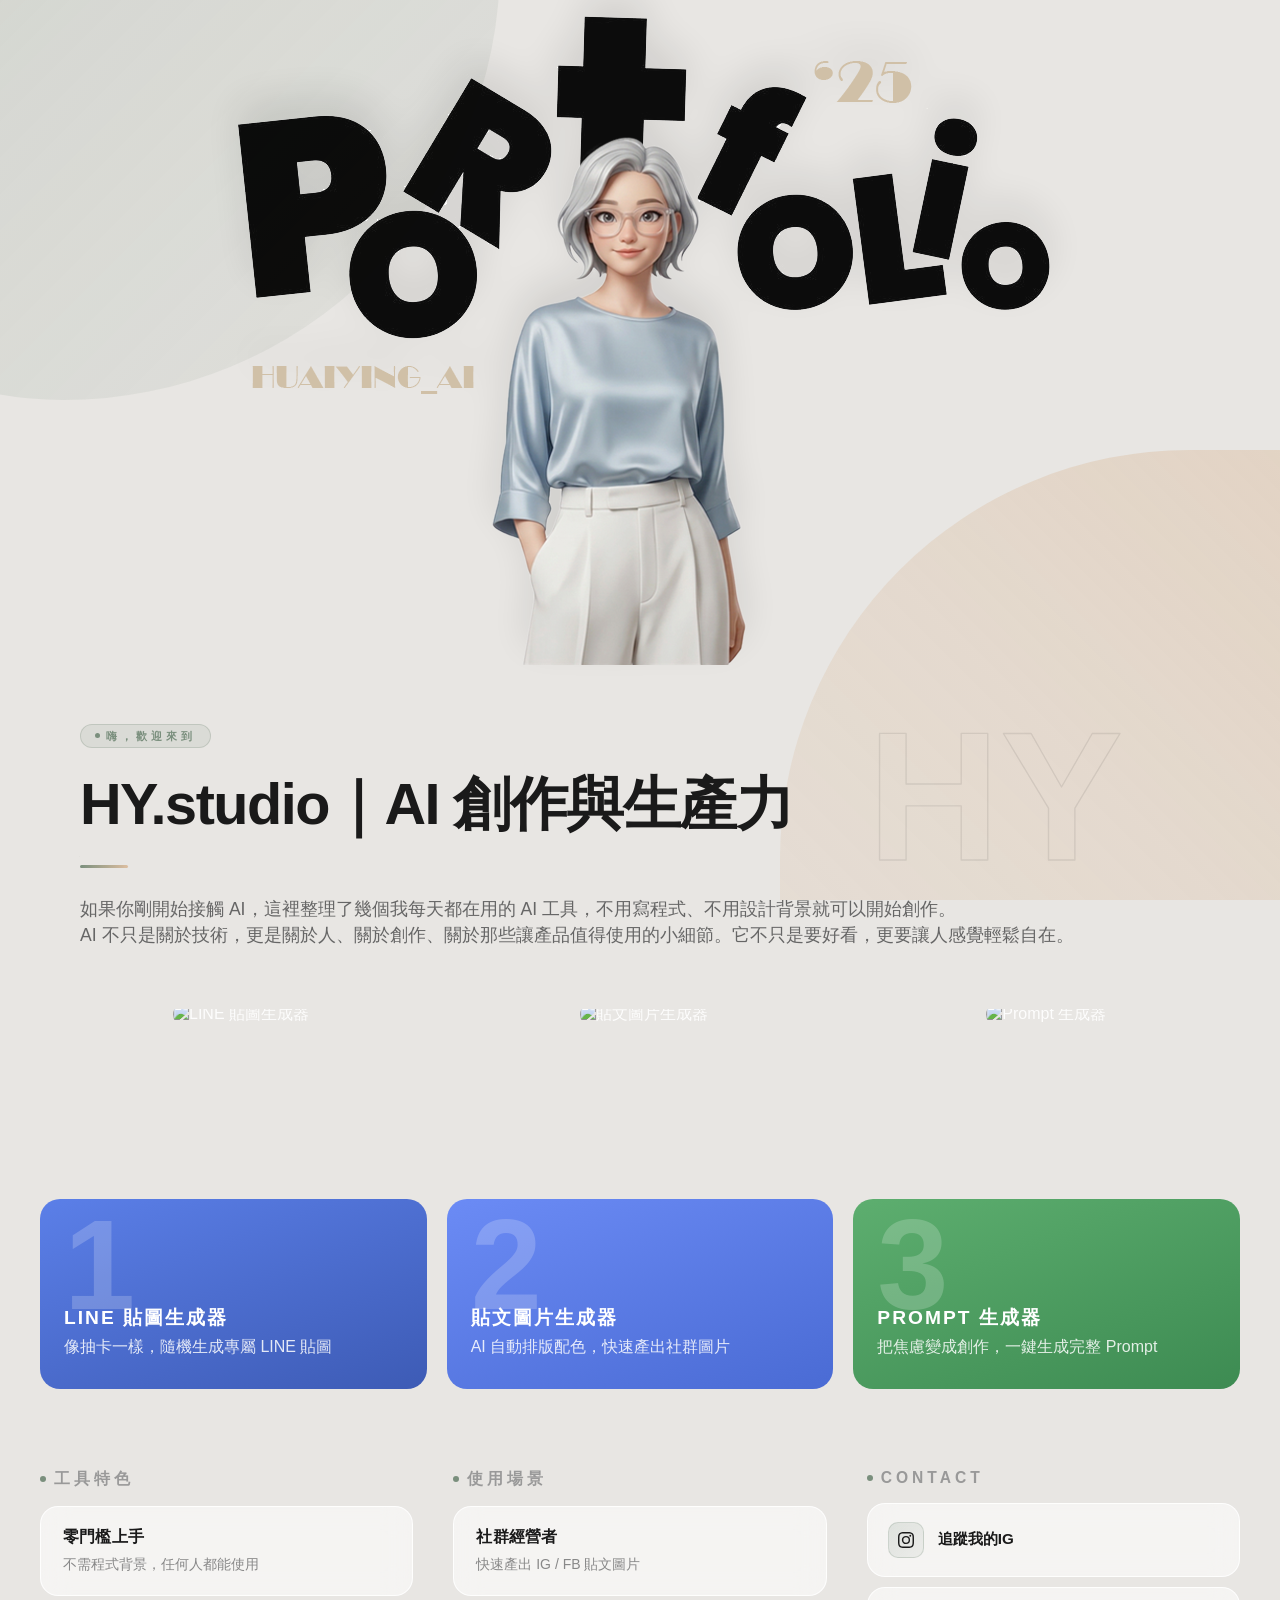
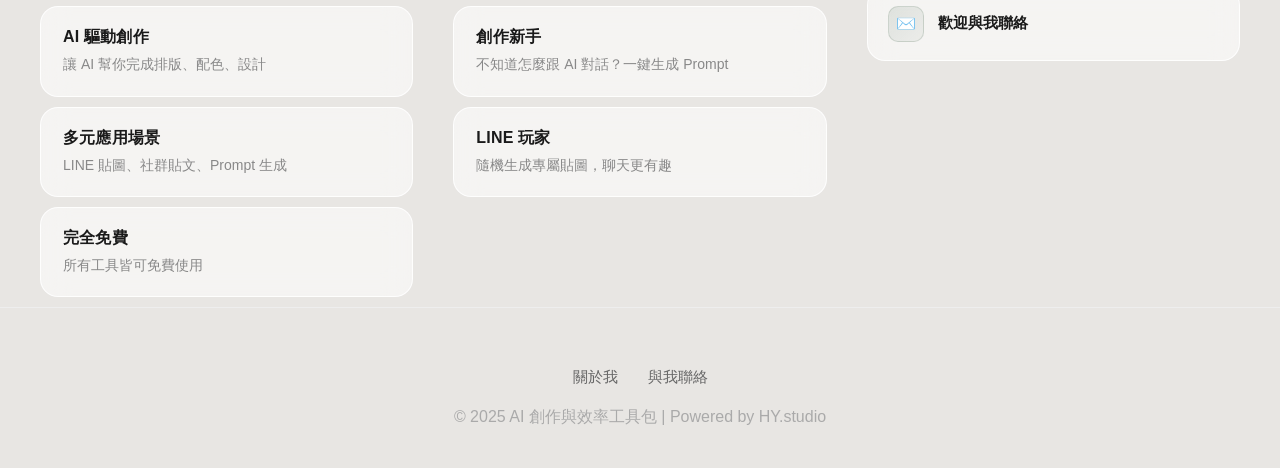
==== commit 9a607fd5: "更新說明" ====
--- a/index.html
+++ b/index.html
@@ -54,9 +54,9 @@
 
             <!-- Project 2 -->
             <a href="https://gemini.google.com/gem/1B8_Dv3RvipbUSTOd32ougni2UcuUi9Gp?usp=sharing" target="_blank" class="project-card">
-                <img src="images/project2.png" alt="社群貼文生成器" class="project-card-preview">
+                <img src="images/project2.png" alt=" 貼文圖片生成器" class="project-card-preview">
                 <span class="project-number">2</span>
-                <div class="project-name">社群貼文生成器</div>
+                <div class="project-name"> 貼文圖片生成器</div>
                 <div class="project-desc">AI 自動排版配色，快速產出社群圖片</div>
             </a>
 
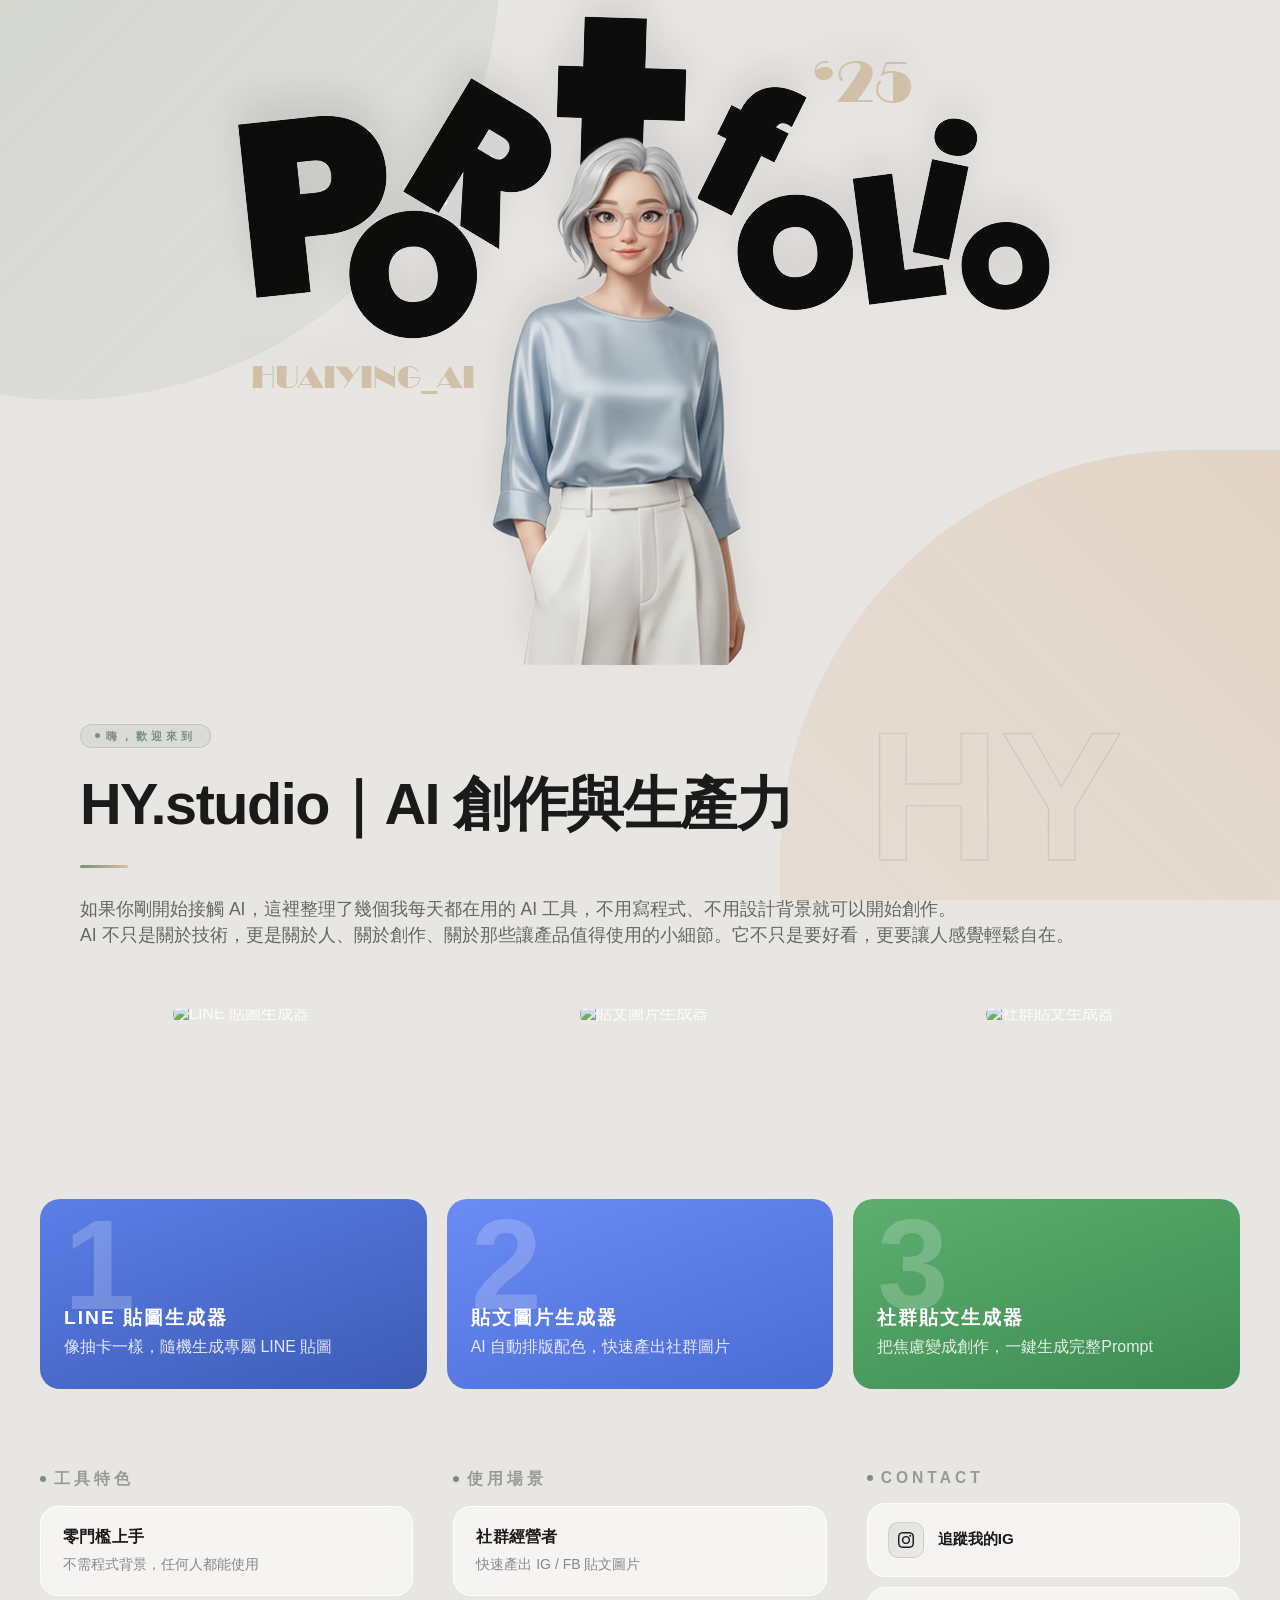
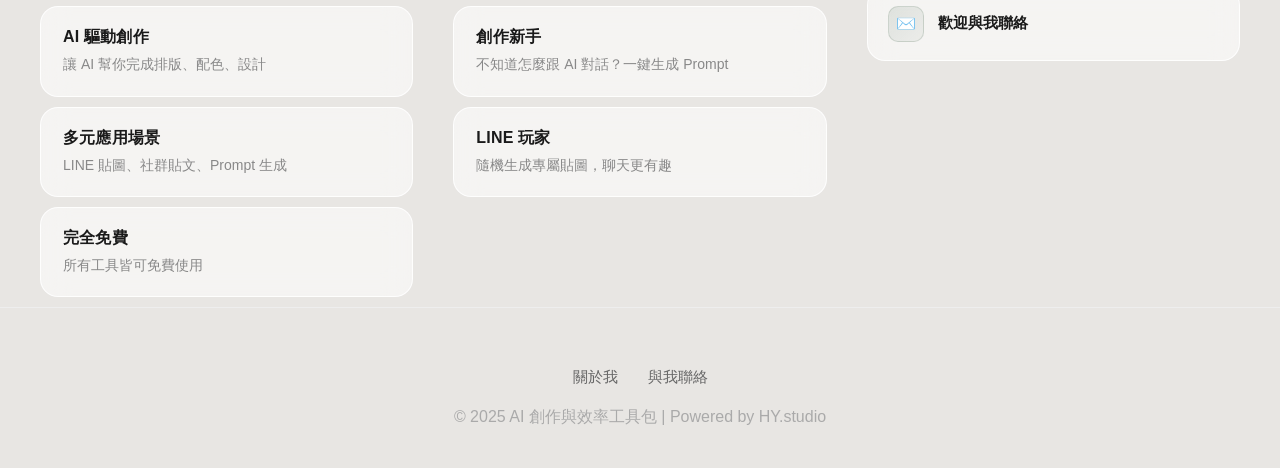
==== commit 9a787752: "更新容" ====
--- a/index.html
+++ b/index.html
@@ -61,11 +61,11 @@
             </a>
 
             <!-- Project 3 -->
-            <a href="https://gemini.google.com/gem/1Ek3yzURnzQ01jfdKegLe4lMLlLTO1yvH?usp=sharing" target="_blank" class="project-card">
-                <img src="images/project3.png" alt="Prompt 生成器" class="project-card-preview">
+            <a href="https://huaiyingwang.github.io/post-generator/" target="_blank" class="project-card">
+                <img src="images/project3.png" alt="社群貼文生成器" class="project-card-preview">
                 <span class="project-number">3</span>
-                <div class="project-name">Prompt 生成器</div>
-                <div class="project-desc">把焦慮變成創作，一鍵生成完整 Prompt</div>
+                <div class="project-name">社群貼文生成器</div>
+                <div class="project-desc">把焦慮變成創作，一鍵生成完整Prompt</div>
             </a>
         </div>
     </section>
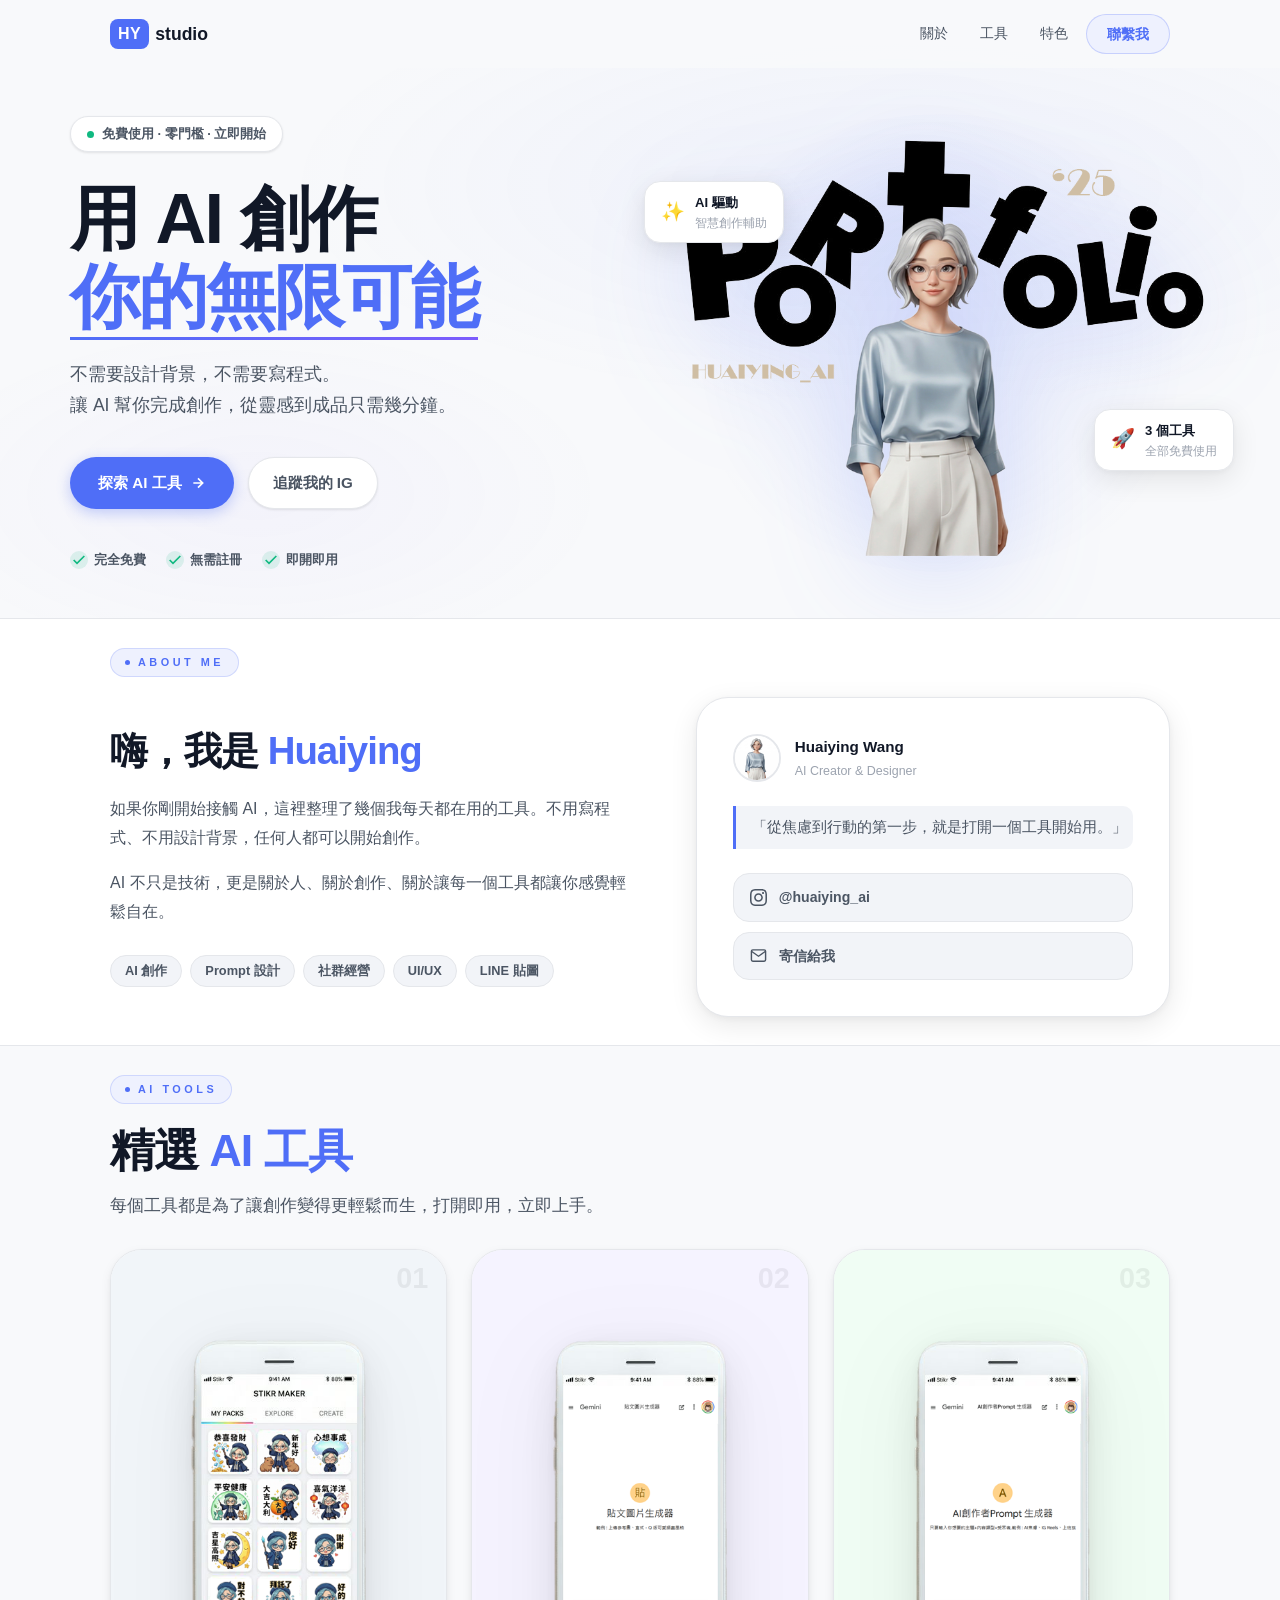
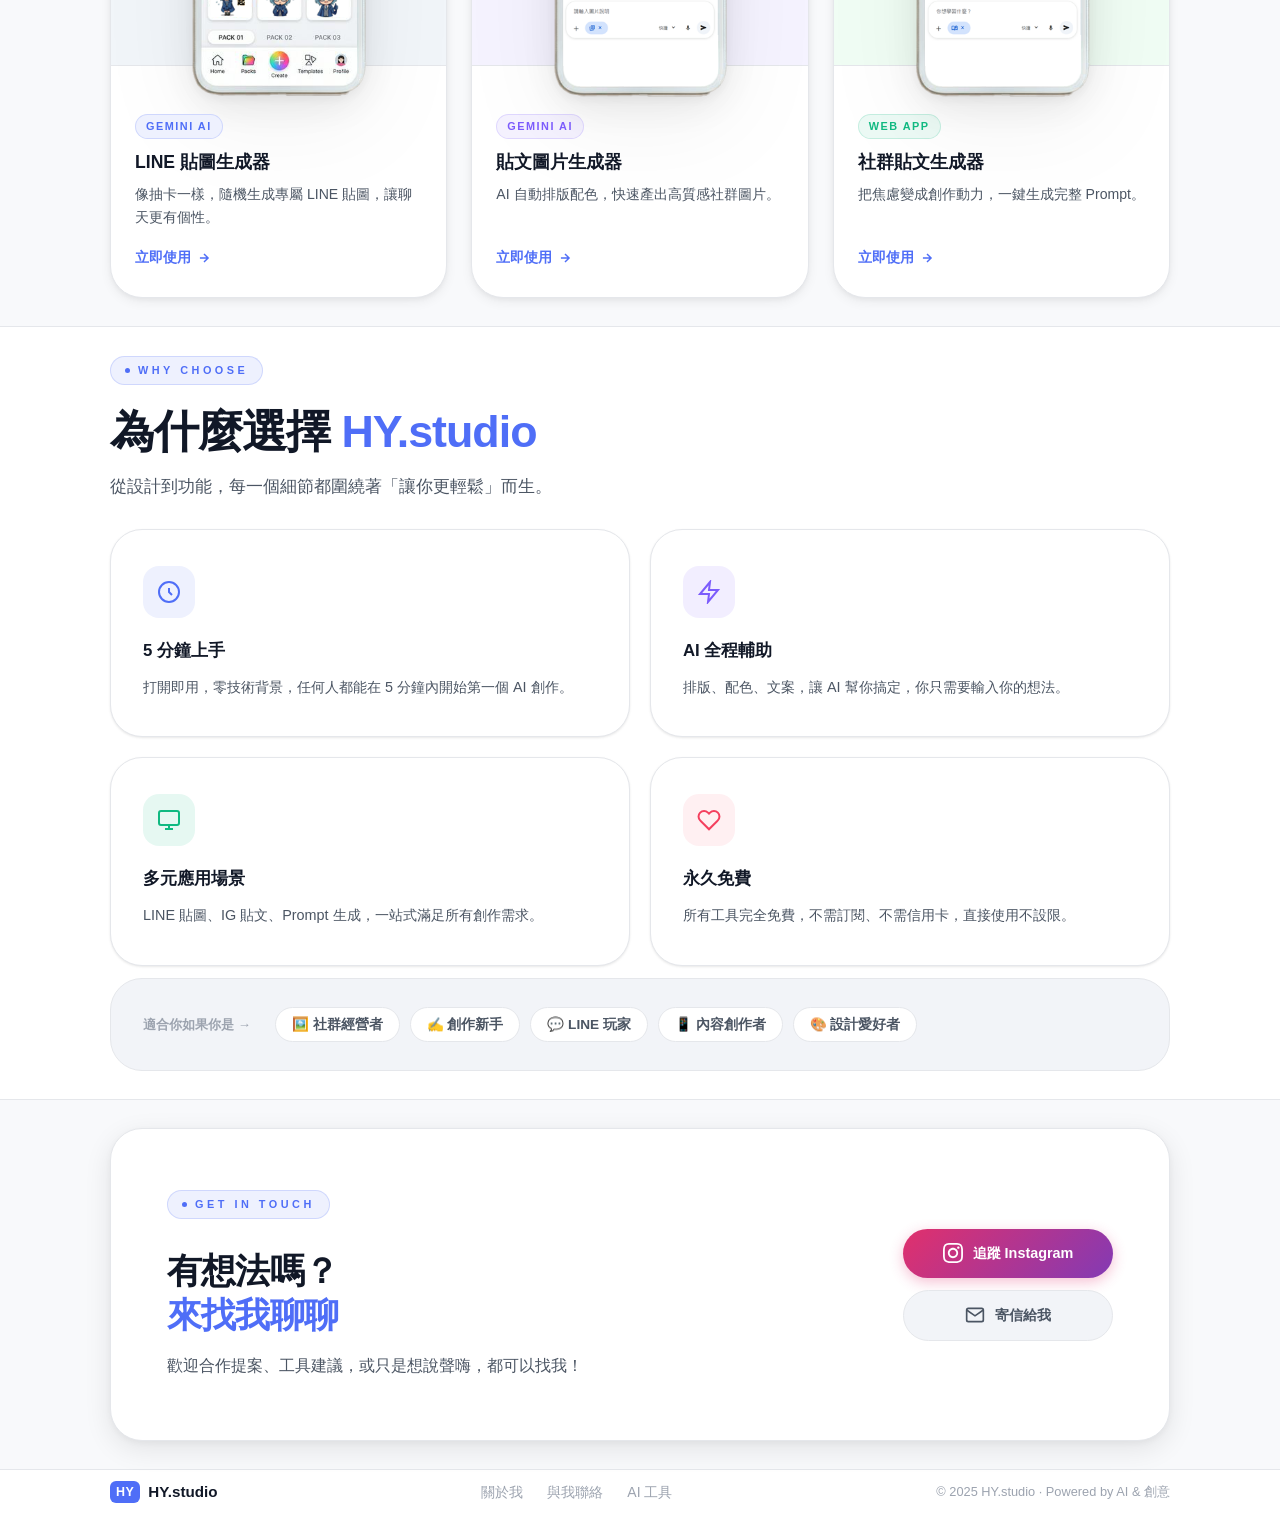
==== commit 557470f6: "更版面" ====
--- a/index.html
+++ b/index.html
@@ -3,8 +3,9 @@
 <head>
     <meta charset="UTF-8">
     <meta name="viewport" content="width=device-width, initial-scale=1.0">
-    <title>AI 創作與效率工具包 | HY.studio</title>
-    <meta name="description" content="AI 創作與效率工具包 — 從焦慮到行動的第一步，免費 AI 工具與精選課程">
+    <title>HY.studio｜AI 創作與效率工具包</title>
+    <meta name="description" content="HY.studio — AI 創作與效率工具包，從焦慮到行動的第一步。免費 AI 工具、LINE 貼圖生成、社群貼文生成器，零門檻開始你的 AI 創作之旅。">
+    <meta name="keywords" content="AI工具, LINE貼圖, 社群貼文, Prompt生成, HY studio, 免費AI">
     <link rel="preconnect" href="https://fonts.googleapis.com">
     <link rel="preconnect" href="https://fonts.gstatic.com" crossorigin>
     <link href="https://fonts.googleapis.com/css2?family=Outfit:wght@300;400;500;600;700;800;900&family=Noto+Sans+TC:wght@300;400;500;600;700;900&display=swap" rel="stylesheet">
@@ -12,119 +13,137 @@
 </head>
 <body>
 
-    <!-- 波浪背景裝飾 -->
-    <div class="background-shapes">
-        <div class="wave-shape wave-1"></div>
-        <div class="wave-shape wave-3"></div>
-    </div>
+    <!-- ===== NAVBAR ===== -->
+    <nav class="navbar" id="navbar" role="navigation" aria-label="主要導覽">
+        <div class="nav-inner">
+            <a href="#" class="nav-logo" id="nav-logo-link" aria-label="HY.studio 首頁">
+                <span class="logo-mark" aria-hidden="true">HY</span>
+                <span class="logo-text">studio</span>
+            </a>
+            <div class="nav-links" role="list">
+                <a href="#about"    class="nav-link" role="listitem">關於</a>
+                <a href="#tools"    class="nav-link" role="listitem">工具</a>
+                <a href="#features" class="nav-link" role="listitem">特色</a>
+                <a href="#contact"  class="nav-cta"  role="listitem" id="nav-contact-btn">聯繫我</a>
+            </div>
+        </div>
+    </nav>
 
     <!-- ===== HERO ===== -->
-    <section class="hero">
-        <img src="images/portfolio_head.png" alt="AI 創作者" class="hero-avatar">
+    <section class="hero" id="hero" aria-label="主視覺區塊">
+        <div class="hero-inner">
+            <!-- 左欄：文字 -->
+            <div class="hero-text">
+                <div class="hero-badge">
+                    <span class="badge-dot" aria-hidden="true"></span>
+                    免費使用 · 零門檻 · 立即開始
+                </div>
+                <h1 class="hero-title" id="hero-title">
+                    用 AI 創作<br>
+                    <span class="hero-title-accent">你的無限可能</span>
+                </h1>
+                <p class="hero-desc">
+                    不需要設計背景，不需要寫程式。<br>
+                    讓 AI 幫你完成創作，從靈感到成品只需幾分鐘。
+                </p>
+                <div class="hero-actions">
+                    <a href="#tools" class="btn-primary" id="hero-cta-tools">
+                        探索 AI 工具
+                        <svg width="16" height="16" viewBox="0 0 24 24" fill="none" stroke="currentColor" stroke-width="2.5" aria-hidden="true"><path d="M5 12h14M12 5l7 7-7 7"/></svg>
+                    </a>
+                    <a href="https://www.instagram.com/huaiying_ai" target="_blank" rel="noopener noreferrer" class="btn-outline" id="hero-cta-ig">
+                        追蹤我的 IG
+                    </a>
+                </div>
+                <!-- 信任指標 -->
+                <div class="trust-bar" aria-label="信任指標">
+                    <div class="trust-item">
+                        <span class="trust-icon" aria-hidden="true">
+                            <svg width="16" height="16" viewBox="0 0 24 24" fill="none" stroke="currentColor" stroke-width="2.5"><polyline points="20 6 9 17 4 12"/></svg>
+                        </span>
+                        完全免費
+                    </div>
+                    <div class="trust-item">
+                        <span class="trust-icon" aria-hidden="true">
+                            <svg width="16" height="16" viewBox="0 0 24 24" fill="none" stroke="currentColor" stroke-width="2.5"><polyline points="20 6 9 17 4 12"/></svg>
+                        </span>
+                        無需註冊
+                    </div>
+                    <div class="trust-item">
+                        <span class="trust-icon" aria-hidden="true">
+                            <svg width="16" height="16" viewBox="0 0 24 24" fill="none" stroke="currentColor" stroke-width="2.5"><polyline points="20 6 9 17 4 12"/></svg>
+                        </span>
+                        即開即用
+                    </div>
+                </div>
+            </div>
+
+            <!-- 右欄：Avatar -->
+            <div class="hero-visual" aria-hidden="true">
+                <div class="hero-img-wrapper" id="hero-avatar-frame">
+                    <div class="hero-img-bg"></div>
+                    <img src="images/portfolio_head.png" alt="HY — AI 創作者 Huaiying" class="hero-avatar" id="hero-avatar" loading="eager">
+                </div>
+                <!-- 浮動卡 -->
+                <div class="float-card card-top">
+                    <span class="float-icon">✨</span>
+                    <div>
+                        <div class="float-title">AI 驅動</div>
+                        <div class="float-sub">智慧創作輔助</div>
+                    </div>
+                </div>
+                <div class="float-card card-bottom">
+                    <span class="float-icon">🚀</span>
+                    <div>
+                        <div class="float-title">3 個工具</div>
+                        <div class="float-sub">全部免費使用</div>
+                    </div>
+                </div>
+            </div>
+        </div>
     </section>
 
     <!-- ===== ABOUT ===== -->
-    <section class="about-section fade-in">
-        <div class="about-content">
-            <div class="about-text">
-                <svg class="about-watermark" viewBox="0 0 500 220" aria-hidden="true">
-                    <text x="8" y="195" class="about-watermark-text">HY</text>
-                </svg>
-                <h2>
-                    <small>嗨，歡迎來到</small><br>
-                    HY.studio｜AI 創作與生產力
-                </h2>
-                <p>
-                    如果你剛開始接觸 AI，這裡整理了幾個我每天都在用的 AI 工具，不用寫程式、不用設計背景就可以開始創作。<br>AI 不只是關於技術，更是關於人、關於創作、關於那些讓產品值得使用的小細節。它不只是要好看，更要讓人感覺輕鬆自在。
-                </p>
-            </div>
-        </div>
-    </section>
-
-    <!-- ===== PROJECTS ===== -->
-    <section class="projects-section fade-in">
-        <div class="projects-grid">
-            <!-- Project 1 -->
-            <a href="https://gemini.google.com/gem/1bH7UKAQ98j5DDGZ2HF9pX1z3nfZRypis?usp=sharing" target="_blank" class="project-card">
-                <img src="images/project1.png" alt="LINE 貼圖生成器" class="project-card-preview">
-                <span class="project-number">1</span>
-                <div class="project-name">LINE 貼圖生成器</div>
-                <div class="project-desc">像抽卡一樣，隨機生成專屬 LINE 貼圖</div>
-            </a>
-
-            <!-- Project 2 -->
-            <a href="https://gemini.google.com/gem/1B8_Dv3RvipbUSTOd32ougni2UcuUi9Gp?usp=sharing" target="_blank" class="project-card">
-                <img src="images/project2.png" alt=" 貼文圖片生成器" class="project-card-preview">
-                <span class="project-number">2</span>
-                <div class="project-name"> 貼文圖片生成器</div>
-                <div class="project-desc">AI 自動排版配色，快速產出社群圖片</div>
-            </a>
-
-            <!-- Project 3 -->
-            <a href="https://huaiyingwang.github.io/post-generator/" target="_blank" class="project-card">
-                <img src="images/project3.png" alt="社群貼文生成器" class="project-card-preview">
-                <span class="project-number">3</span>
-                <div class="project-name">社群貼文生成器</div>
-                <div class="project-desc">把焦慮變成創作，一鍵生成完整Prompt</div>
-            </a>
-        </div>
-    </section>
-
-    <!-- ===== RESUME / FEATURES ===== -->
-    <section class="resume-section fade-in">
-        <div class="resume-grid">
-            <div class="resume-column-inner">
-                <div class="resume-column-grid">
-                    <!-- Column 1: 工具特色 -->
-                    <div class="resume-column">
-                        <h3>工具特色</h3>
-                        <div class="resume-item">
-                            <div class="resume-item-title">零門檻上手</div>
-                            <div class="resume-item-sub">不需程式背景，任何人都能使用</div>
+    <section class="about-section fade-in" id="about" aria-label="關於 HY.studio">
+        <div class="section-wrap">
+            <div class="section-eyebrow">About Me</div>
+            <div class="about-grid">
+                <div class="about-text">
+                    <h2>嗨，我是 <span class="text-accent">Huaiying</span></h2>
+                    <p>如果你剛開始接觸 AI，這裡整理了幾個我每天都在用的工具。不用寫程式、不用設計背景，任何人都可以開始創作。</p>
+                    <p>AI 不只是技術，更是關於人、關於創作、關於讓每一個工具都讓你感覺輕鬆自在。</p>
+                    <div class="about-tags" aria-label="專業領域">
+                        <span class="tag">AI 創作</span>
+                        <span class="tag">Prompt 設計</span>
+                        <span class="tag">社群經營</span>
+                        <span class="tag">UI/UX</span>
+                        <span class="tag">LINE 貼圖</span>
+                    </div>
+                </div>
+                <div class="about-card" role="complementary">
+                    <div class="about-card-top">
+                        <div class="about-avatar-wrap">
+                            <img src="images/avatar.png" alt="Huaiying 頭像" loading="lazy"
+                                 onerror="this.style.display='none';this.nextElementSibling.style.display='flex'">
+                            <div class="avatar-initial" aria-hidden="true" style="display:none">HY</div>
                         </div>
-                        <div class="resume-item">
-                            <div class="resume-item-title">AI 驅動創作</div>
-                            <div class="resume-item-sub">讓 AI 幫你完成排版、配色、設計</div>
+                        <div>
+                            <div class="about-name">Huaiying Wang</div>
+                            <div class="about-role">AI Creator &amp; Designer</div>
                         </div>
-                        <div class="resume-item">
-                            <div class="resume-item-title">多元應用場景</div>
-                            <div class="resume-item-sub">LINE 貼圖、社群貼文、Prompt 生成</div>
-                        </div>
-                        <div class="resume-item">
-                            <div class="resume-item-title">完全免費</div>
-                            <div class="resume-item-sub">所有工具皆可免費使用</div>
-                        </div>
-                    </div>
-
-                    <!-- Column 2: 使用場景 -->
-                    <div class="resume-column">
-                        <h3>使用場景</h3>
-                        <div class="resume-item">
-                            <div class="resume-item-title">社群經營者</div>
-                            <div class="resume-item-sub">快速產出 IG / FB 貼文圖片</div>
-                        </div>
-                        <div class="resume-item">
-                            <div class="resume-item-title">創作新手</div>
-                            <div class="resume-item-sub">不知道怎麼跟 AI 對話？一鍵生成 Prompt</div>
-                        </div>
-                        <div class="resume-item">
-                            <div class="resume-item-title">LINE 玩家</div>
-                            <div class="resume-item-sub">隨機生成專屬貼圖，聊天更有趣</div>
-                        </div>
-                    </div>
-
-                    <!-- Column 3: 聯繫方式 -->
-                    <div class="resume-column">
-                        <h3>Contact</h3>
-                        <a href="https://www.instagram.com/huaiying_ai" target="_blank" class="contact-link">
-                            <span class="contact-icon">
-                                <svg stroke="currentColor" fill="currentColor" stroke-width="0" viewBox="0 0 16 16" focusable="false" class="chakra-icon css-1rsfhxy" aria-hidden="true" height="1em" width="1em" xmlns="http://www.w3.org/2000/svg"><path d="M8 0C5.829 0 5.556.01 4.703.048 3.85.088 3.269.222 2.76.42a3.9 3.9 0 0 0-1.417.923A3.9 3.9 0 0 0 .42 2.76C.222 3.268.087 3.85.048 4.7.01 5.555 0 5.827 0 8.001c0 2.172.01 2.444.048 3.297.04.852.174 1.433.372 1.942.205.526.478.972.923 1.417.444.445.89.719 1.416.923.51.198 1.09.333 1.942.372C5.555 15.99 5.827 16 8 16s2.444-.01 3.298-.048c.851-.04 1.434-.174 1.943-.372a3.9 3.9 0 0 0 1.416-.923c.445-.445.718-.891.923-1.417.197-.509.332-1.09.372-1.942C15.99 10.445 16 10.173 16 8s-.01-2.445-.048-3.299c-.04-.851-.175-1.433-.372-1.941a3.9 3.9 0 0 0-.923-1.417A3.9 3.9 0 0 0 13.24.42c-.51-.198-1.092-.333-1.943-.372C10.443.01 10.172 0 7.998 0zm-.717 1.442h.718c2.136 0 2.389.007 3.232.046.78.035 1.204.166 1.486.275.373.145.64.319.92.599s.453.546.598.92c.11.281.24.705.275 1.485.039.843.047 1.096.047 3.231s-.008 2.389-.047 3.232c-.035.78-.166 1.203-.275 1.485a2.5 2.5 0 0 1-.599.919c-.28.28-.546.453-.92.598-.28.11-.704.24-1.485.276-.843.038-1.096.047-3.232.047s-2.39-.009-3.233-.047c-.78-.036-1.203-.166-1.485-.276a2.5 2.5 0 0 1-.92-.598 2.5 2.5 0 0 1-.6-.92c-.109-.281-.24-.705-.275-1.485-.038-.843-.046-1.096-.046-3.233s.008-2.388.046-3.231c.036-.78.166-1.204.276-1.486.145-.373.319-.64.599-.92s.546-.453.92-.598c.282-.11.705-.24 1.485-.276.738-.034 1.024-.044 2.515-.045zm4.988 1.328a.96.96 0 1 0 0 1.92.96.96 0 0 0 0-1.92m-4.27 1.122a4.109 4.109 0 1 0 0 8.217 4.109 4.109 0 0 0 0-8.217m0 1.441a2.667 2.667 0 1 1 0 5.334 2.667 2.667 0 0 1 0-5.334"></path></svg>
-                            </span>
-                            追蹤我的IG
+                    </div>
+                    <blockquote class="about-quote">
+                        「從焦慮到行動的第一步，就是打開一個工具開始用。」
+                    </blockquote>
+                    <div class="about-social">
+                        <a href="https://www.instagram.com/huaiying_ai" target="_blank" rel="noopener noreferrer"
+                           class="social-btn" id="about-ig-link" aria-label="前往 Instagram @huaiying_ai">
+                            <svg viewBox="0 0 24 24" fill="currentColor" width="17" height="17" aria-hidden="true"><path d="M12 2.163c3.204 0 3.584.012 4.85.07 3.252.148 4.771 1.691 4.919 4.919.058 1.265.069 1.645.069 4.849 0 3.205-.012 3.584-.069 4.849-.149 3.225-1.664 4.771-4.919 4.919-1.266.058-1.644.07-4.85.07-3.204 0-3.584-.012-4.849-.07-3.26-.149-4.771-1.699-4.919-4.92-.058-1.265-.07-1.644-.07-4.849 0-3.204.013-3.583.07-4.849.149-3.227 1.664-4.771 4.919-4.919 1.266-.057 1.645-.069 4.849-.069zm0-2.163c-3.259 0-3.667.014-4.947.072-4.358.2-6.78 2.618-6.98 6.98-.059 1.281-.073 1.689-.073 4.948 0 3.259.014 3.668.072 4.948.2 4.358 2.618 6.78 6.98 6.98 1.281.058 1.689.072 4.948.072 3.259 0 3.668-.014 4.948-.072 4.354-.2 6.782-2.618 6.979-6.98.059-1.28.073-1.689.073-4.948 0-3.259-.014-3.667-.072-4.947-.196-4.354-2.617-6.78-6.979-6.98-1.281-.059-1.69-.073-4.949-.073zm0 5.838c-3.403 0-6.162 2.759-6.162 6.162s2.759 6.163 6.162 6.163 6.162-2.759 6.162-6.163c0-3.403-2.759-6.162-6.162-6.162zm0 10.162c-2.209 0-4-1.79-4-4 0-2.209 1.791-4 4-4s4 1.791 4 4c0 2.21-1.791 4-4 4zm6.406-11.845c-.796 0-1.441.645-1.441 1.44s.645 1.44 1.441 1.44c.795 0 1.439-.645 1.439-1.44s-.644-1.44-1.439-1.44z"/></svg>
+                            @huaiying_ai
                         </a>
-                        <a href="mailto:love520297@gmail.com" class="contact-link">
-                            <span class="contact-icon">✉️</span>
-                            歡迎與我聯絡
+                        <a href="mailto:love520297@gmail.com" class="social-btn" id="about-email-link" aria-label="寄信給 Huaiying">
+                            <svg viewBox="0 0 24 24" fill="none" stroke="currentColor" stroke-width="2" width="17" height="17" aria-hidden="true"><path d="M4 4h16c1.1 0 2 .9 2 2v12c0 1.1-.9 2-2 2H4c-1.1 0-2-.9-2-2V6c0-1.1.9-2 2-2z"/><polyline points="22,6 12,13 2,6"/></svg>
+                            寄信給我
                         </a>
                     </div>
                 </div>
@@ -132,63 +151,237 @@
         </div>
     </section>
 
+    <!-- ===== TOOLS ===== -->
+    <section class="tools-section fade-in" id="tools" aria-label="AI 工具集">
+        <div class="section-wrap">
+            <div class="section-eyebrow">AI Tools</div>
+            <div class="section-head">
+                <h2>精選 <span class="text-accent">AI 工具</span></h2>
+                <p>每個工具都是為了讓創作變得更輕鬆而生，打開即用，立即上手。</p>
+            </div>
+            <div class="tools-grid">
+
+                <!-- Tool 1 -->
+                <a href="https://gemini.google.com/gem/1bH7UKAQ98j5DDGZ2HF9pX1z3nfZRypis?usp=sharing"
+                   target="_blank" rel="noopener noreferrer"
+                   class="tool-card" id="tool-card-1"
+                   aria-label="LINE 貼圖生成器 — 像抽卡一樣，隨機生成專屬 LINE 貼圖">
+                    <div class="tool-img-area tool-color-1">
+                        <img src="images/project1.png" alt="LINE 貼圖生成器截圖" class="tool-img" loading="lazy">
+                        <span class="tool-num" aria-hidden="true">01</span>
+                    </div>
+                    <div class="tool-body">
+                        <div class="tool-badge tool-badge-1">Gemini AI</div>
+                        <h3 class="tool-name">LINE 貼圖生成器</h3>
+                        <p class="tool-desc">像抽卡一樣，隨機生成專屬 LINE 貼圖，讓聊天更有個性。</p>
+                        <span class="tool-link">
+                            立即使用
+                            <svg width="14" height="14" viewBox="0 0 24 24" fill="none" stroke="currentColor" stroke-width="2.5" aria-hidden="true"><path d="M5 12h14M12 5l7 7-7 7"/></svg>
+                        </span>
+                    </div>
+                </a>
+
+                <!-- Tool 2 -->
+                <a href="https://gemini.google.com/gem/1B8_Dv3RvipbUSTOd32ougni2UcuUi9Gp?usp=sharing"
+                   target="_blank" rel="noopener noreferrer"
+                   class="tool-card" id="tool-card-2"
+                   aria-label="貼文圖片生成器 — AI 自動排版配色，快速產出社群圖片">
+                    <div class="tool-img-area tool-color-2">
+                        <img src="images/project2.png" alt="貼文圖片生成器截圖" class="tool-img" loading="lazy">
+                        <span class="tool-num" aria-hidden="true">02</span>
+                    </div>
+                    <div class="tool-body">
+                        <div class="tool-badge tool-badge-2">Gemini AI</div>
+                        <h3 class="tool-name">貼文圖片生成器</h3>
+                        <p class="tool-desc">AI 自動排版配色，快速產出高質感社群圖片。</p>
+                        <span class="tool-link">
+                            立即使用
+                            <svg width="14" height="14" viewBox="0 0 24 24" fill="none" stroke="currentColor" stroke-width="2.5" aria-hidden="true"><path d="M5 12h14M12 5l7 7-7 7"/></svg>
+                        </span>
+                    </div>
+                </a>
+
+                <!-- Tool 3 -->
+                <a href="https://huaiyingwang.github.io/post-generator/"
+                   target="_blank" rel="noopener noreferrer"
+                   class="tool-card" id="tool-card-3"
+                   aria-label="社群貼文生成器 — 把焦慮變成創作，一鍵生成完整Prompt">
+                    <div class="tool-img-area tool-color-3">
+                        <img src="images/project3.png" alt="社群貼文生成器截圖" class="tool-img" loading="lazy">
+                        <span class="tool-num" aria-hidden="true">03</span>
+                    </div>
+                    <div class="tool-body">
+                        <div class="tool-badge tool-badge-3">Web App</div>
+                        <h3 class="tool-name">社群貼文生成器</h3>
+                        <p class="tool-desc">把焦慮變成創作動力，一鍵生成完整 Prompt。</p>
+                        <span class="tool-link">
+                            立即使用
+                            <svg width="14" height="14" viewBox="0 0 24 24" fill="none" stroke="currentColor" stroke-width="2.5" aria-hidden="true"><path d="M5 12h14M12 5l7 7-7 7"/></svg>
+                        </span>
+                    </div>
+                </a>
+
+            </div>
+        </div>
+    </section>
+
+    <!-- ===== FEATURES ===== -->
+    <section class="features-section fade-in" id="features" aria-label="工具特色">
+        <div class="section-wrap">
+            <div class="section-eyebrow">Why Choose</div>
+            <div class="section-head">
+                <h2>為什麼選擇 <span class="text-accent">HY.studio</span></h2>
+                <p>從設計到功能，每一個細節都圍繞著「讓你更輕鬆」而生。</p>
+            </div>
+            <div class="features-grid">
+                <div class="feature-card" id="feat-1">
+                    <div class="feat-icon feat-icon-blue" aria-hidden="true">
+                        <svg width="24" height="24" viewBox="0 0 24 24" fill="none" stroke="currentColor" stroke-width="2"><circle cx="12" cy="12" r="10"/><path d="M12 8v4l3 3"/></svg>
+                    </div>
+                    <h3>5 分鐘上手</h3>
+                    <p>打開即用，零技術背景，任何人都能在 5 分鐘內開始第一個 AI 創作。</p>
+                </div>
+                <div class="feature-card" id="feat-2">
+                    <div class="feat-icon feat-icon-violet" aria-hidden="true">
+                        <svg width="24" height="24" viewBox="0 0 24 24" fill="none" stroke="currentColor" stroke-width="2"><polygon points="13 2 3 14 12 14 11 22 21 10 12 10 13 2"/></svg>
+                    </div>
+                    <h3>AI 全程輔助</h3>
+                    <p>排版、配色、文案，讓 AI 幫你搞定，你只需要輸入你的想法。</p>
+                </div>
+                <div class="feature-card" id="feat-3">
+                    <div class="feat-icon feat-icon-green" aria-hidden="true">
+                        <svg width="24" height="24" viewBox="0 0 24 24" fill="none" stroke="currentColor" stroke-width="2"><rect x="2" y="3" width="20" height="14" rx="2"/><line x1="8" y1="21" x2="16" y2="21"/><line x1="12" y1="17" x2="12" y2="21"/></svg>
+                    </div>
+                    <h3>多元應用場景</h3>
+                    <p>LINE 貼圖、IG 貼文、Prompt 生成，一站式滿足所有創作需求。</p>
+                </div>
+                <div class="feature-card" id="feat-4">
+                    <div class="feat-icon feat-icon-rose" aria-hidden="true">
+                        <svg width="24" height="24" viewBox="0 0 24 24" fill="none" stroke="currentColor" stroke-width="2"><path d="M20.84 4.61a5.5 5.5 0 0 0-7.78 0L12 5.67l-1.06-1.06a5.5 5.5 0 0 0-7.78 7.78l1.06 1.06L12 21.23l7.78-7.78 1.06-1.06a5.5 5.5 0 0 0 0-7.78z"/></svg>
+                    </div>
+                    <h3>永久免費</h3>
+                    <p>所有工具完全免費，不需訂閱、不需信用卡，直接使用不設限。</p>
+                </div>
+            </div>
+
+            <!-- 使用場景橫幅 -->
+            <div class="use-cases" aria-label="適合對象">
+                <div class="use-case-label">適合你如果你是 →</div>
+                <div class="use-case-chips">
+                    <span class="use-chip">🖼️ 社群經營者</span>
+                    <span class="use-chip">✍️ 創作新手</span>
+                    <span class="use-chip">💬 LINE 玩家</span>
+                    <span class="use-chip">📱 內容創作者</span>
+                    <span class="use-chip">🎨 設計愛好者</span>
+                </div>
+            </div>
+        </div>
+    </section>
+
+    <!-- ===== CONTACT ===== -->
+    <section class="contact-section fade-in" id="contact" aria-label="聯繫方式">
+        <div class="section-wrap">
+            <div class="contact-card">
+                <div class="contact-left">
+                    <div class="section-eyebrow">Get in Touch</div>
+                    <h2>有想法嗎？<br><span class="text-accent">來找我聊聊</span></h2>
+                    <p>歡迎合作提案、工具建議，或只是想說聲嗨，都可以找我！</p>
+                </div>
+                <div class="contact-actions">
+                    <a href="https://www.instagram.com/huaiying_ai" target="_blank" rel="noopener noreferrer"
+                       class="contact-btn btn-ig" id="contact-ig" aria-label="前往 Instagram @huaiying_ai">
+                        <svg viewBox="0 0 24 24" fill="currentColor" width="20" height="20" aria-hidden="true"><path d="M12 2.163c3.204 0 3.584.012 4.85.07 3.252.148 4.771 1.691 4.919 4.919.058 1.265.069 1.645.069 4.849 0 3.205-.012 3.584-.069 4.849-.149 3.225-1.664 4.771-4.919 4.919-1.266.058-1.644.07-4.85.07-3.204 0-3.584-.012-4.849-.07-3.26-.149-4.771-1.699-4.919-4.92-.058-1.265-.07-1.644-.07-4.849 0-3.204.013-3.583.07-4.849.149-3.227 1.664-4.771 4.919-4.919 1.266-.057 1.645-.069 4.849-.069zm0-2.163c-3.259 0-3.667.014-4.947.072-4.358.2-6.78 2.618-6.98 6.98-.059 1.281-.073 1.689-.073 4.948 0 3.259.014 3.668.072 4.948.2 4.358 2.618 6.78 6.98 6.98 1.281.058 1.689.072 4.948.072 3.259 0 3.668-.014 4.948-.072 4.354-.2 6.782-2.618 6.979-6.98.059-1.28.073-1.689.073-4.948 0-3.259-.014-3.667-.072-4.947-.196-4.354-2.617-6.78-6.979-6.98-1.281-.059-1.69-.073-4.949-.073zm0 5.838c-3.403 0-6.162 2.759-6.162 6.162s2.759 6.163 6.162 6.163 6.162-2.759 6.162-6.163c0-3.403-2.759-6.162-6.162-6.162zm0 10.162c-2.209 0-4-1.79-4-4 0-2.209 1.791-4 4-4s4 1.791 4 4c0 2.21-1.791 4-4 4zm6.406-11.845c-.796 0-1.441.645-1.441 1.44s.645 1.44 1.441 1.44c.795 0 1.439-.645 1.439-1.44s-.644-1.44-1.439-1.44z"/></svg>
+                        追蹤 Instagram
+                    </a>
+                    <a href="mailto:love520297@gmail.com" class="contact-btn btn-email" id="contact-email" aria-label="寄信至 love520297@gmail.com">
+                        <svg viewBox="0 0 24 24" fill="none" stroke="currentColor" stroke-width="2" width="20" height="20" aria-hidden="true"><path d="M4 4h16c1.1 0 2 .9 2 2v12c0 1.1-.9 2-2 2H4c-1.1 0-2-.9-2-2V6c0-1.1.9-2 2-2z"/><polyline points="22,6 12,13 2,6"/></svg>
+                        寄信給我
+                    </a>
+                </div>
+            </div>
+        </div>
+    </section>
+
     <!-- ===== FOOTER ===== -->
-    <footer>
-        <div class="footer-links">
-            <a href="https://www.instagram.com/huaiying_ai" target="_blank">關於我</a>
-            <a href="mailto:love520297@gmail.com">與我聯絡</a>
-        </div>
-        <p class="copyright">&copy; 2025 AI 創作與效率工具包 | Powered by HY.studio</p>
+    <footer class="site-footer" role="contentinfo">
+        <div class="footer-inner">
+            <div class="footer-brand">
+                <span class="logo-mark sm" aria-hidden="true">HY</span>
+                <span>HY.studio</span>
+            </div>
+            <nav class="footer-nav" aria-label="頁尾導覽">
+                <a href="https://www.instagram.com/huaiying_ai" target="_blank" rel="noopener noreferrer" id="footer-ig">關於我</a>
+                <a href="mailto:love520297@gmail.com" id="footer-email">與我聯絡</a>
+                <a href="#tools" id="footer-tools">AI 工具</a>
+            </nav>
+            <p class="copyright">&copy; 2025 HY.studio &middot; Powered by AI &amp; 創意</p>
+        </div>
     </footer>
 
     <script>
-        // Intersection Observer for fade-in animations
-        const observer = new IntersectionObserver((entries) => {
-            entries.forEach(entry => {
-                if (entry.isIntersecting) {
-                    entry.target.classList.add('visible');
-                }
-            });
-        }, {
-            threshold: 0.1,
-            rootMargin: '0px 0px -50px 0px'
-        });
-
-        document.querySelectorAll('.fade-in').forEach(el => observer.observe(el));
-
-        // Card click ripple effect
-        document.querySelectorAll('.project-card').forEach(card => {
-            card.addEventListener('mousedown', function(e) {
-                this.style.transform = 'scale(0.97)';
-            });
-            card.addEventListener('mouseup', function(e) {
-                this.style.transform = '';
-            });
-            card.addEventListener('mouseleave', function(e) {
-                this.style.transform = '';
-            });
-        });
-
-        // Parallax effect on hero avatar
-        const heroAvatar = document.querySelector('.hero-avatar');
-        if (heroAvatar) {
-            window.addEventListener('mousemove', (e) => {
-                const x = (e.clientX / window.innerWidth - 0.5) * 20;
-                const y = (e.clientY / window.innerHeight - 0.5) * 20;
-                heroAvatar.style.transform = `translate(${x}px, ${y}px)`;
-            });
-        }
-
-        // Smooth scroll
-        document.querySelectorAll('a[href^="#"]').forEach(anchor => {
-            anchor.addEventListener('click', function(e) {
-                e.preventDefault();
-                const target = document.querySelector(this.getAttribute('href'));
-                if (target) {
-                    target.scrollIntoView({ behavior: 'smooth' });
-                }
-            });
-        });
+    // ===== Navbar 滾動效果 =====
+    const navbar = document.getElementById('navbar');
+    window.addEventListener('scroll', () => {
+        navbar.classList.toggle('scrolled', window.scrollY > 50);
+    }, { passive: true });
+
+    // ===== Fade-in 動畫 =====
+    const observer = new IntersectionObserver((entries) => {
+        entries.forEach(entry => {
+            if (entry.isIntersecting) {
+                entry.target.classList.add('visible');
+                observer.unobserve(entry.target);
+            }
+        });
+    }, { threshold: 0.06, rootMargin: '0px 0px -50px 0px' });
+    document.querySelectorAll('.fade-in').forEach(el => observer.observe(el));
+
+    // ===== Hero 輕微視差 =====
+    const avatarFrame = document.getElementById('hero-avatar-frame');
+    if (avatarFrame && window.matchMedia('(hover: hover)').matches) {
+        window.addEventListener('mousemove', (e) => {
+            const x = (e.clientX / window.innerWidth - 0.5) * 12;
+            const y = (e.clientY / window.innerHeight - 0.5) * 8;
+            avatarFrame.style.transform = `translate(${x}px, ${y}px)`;
+        }, { passive: true });
+    }
+
+    // ===== Hero 標題進場 =====
+    (function() {
+        const title = document.querySelector('.hero-title');
+        const desc  = document.querySelector('.hero-desc');
+        const badge = document.querySelector('.hero-badge');
+        const acts  = document.querySelector('.hero-actions');
+        const trust = document.querySelector('.trust-bar');
+        [badge, title, desc, acts, trust].forEach((el, i) => {
+            if (!el) return;
+            el.style.cssText = 'opacity:0;transform:translateY(22px);transition:none';
+            setTimeout(() => {
+                el.style.transition = 'opacity 0.65s ease, transform 0.65s ease';
+                el.style.opacity = '1';
+                el.style.transform = 'translateY(0)';
+            }, 120 + i * 130);
+        });
+    })();
+
+    // ===== 工具卡片 hover 效果 =====
+    document.querySelectorAll('.tool-card').forEach(card => {
+        card.addEventListener('mouseenter', () => {
+            card.style.transform = 'translateY(-6px)';
+        });
+        card.addEventListener('mouseleave', () => {
+            card.style.transform = '';
+        });
+    });
+
+    // ===== 平滑滾動 =====
+    document.querySelectorAll('a[href^="#"]').forEach(anchor => {
+        anchor.addEventListener('click', function(e) {
+            e.preventDefault();
+            const target = document.querySelector(this.getAttribute('href'));
+            if (target) target.scrollIntoView({ behavior: 'smooth', block: 'start' });
+        });
+    });
     </script>
 </body>
 </html>
--- a/style.css
+++ b/style.css
@@ -1,614 +1,1073 @@
-* {
-    margin: 0;
-    padding: 0;
+/* =====================================================
+   HY.studio — Light Theme · UI UX Pro Max
+   Clean · Trustworthy · Easy to Use
+   ===================================================== */
+
+/* ===== DESIGN TOKENS ===== */
+:root {
+    /* Backgrounds */
+    --bg:        #f8f9fb;
+    --bg-white:  #ffffff;
+    --bg-subtle: #f2f4f8;
+    --bg-muted:  #eef0f6;
+
+    /* Text */
+    --text-primary:   #111827;
+    --text-secondary: #4b5563;
+    --text-muted:     #9ca3af;
+    --text-inverted:  #ffffff;
+
+    /* Brand — Indigo (trust + premium) */
+    --brand:       #4f6ef7;
+    --brand-dark:  #3b57d9;
+    --brand-light: #eef1fe;
+    --brand-mid:   rgba(79,110,247,0.12);
+
+    /* Accents */
+    --accent-violet: #7c5cfc;
+    --accent-green:  #10b981;
+    --accent-rose:   #f43f5e;
+    --accent-amber:  #f59e0b;
+
+    /* Borders */
+    --border:       #e5e7eb;
+    --border-hover: #c7cfe0;
+    --border-focus: var(--brand);
+
+    /* Shadows */
+    --shadow-xs: 0 1px 3px rgba(0,0,0,0.06), 0 1px 2px rgba(0,0,0,0.04);
+    --shadow-sm: 0 4px 12px rgba(0,0,0,0.06), 0 2px 4px rgba(0,0,0,0.04);
+    --shadow-md: 0 8px 28px rgba(0,0,0,0.09), 0 2px 6px rgba(0,0,0,0.04);
+    --shadow-lg: 0 20px 50px rgba(0,0,0,0.12), 0 4px 10px rgba(0,0,0,0.06);
+    --shadow-brand: 0 6px 24px rgba(79,110,247,0.3);
+
+    /* Layout */
+    --nav-h:    68px;
+    --max-w:    1140px;
+    --pad-x:    40px;
+
+    /* Radius */
+    --r-sm:   10px;
+    --r-md:   16px;
+    --r-lg:   24px;
+    --r-xl:   32px;
+    --r-full: 9999px;
+
+    /* Typography */
+    --font-en: 'Outfit', sans-serif;
+    --font-tc: 'Noto Sans TC', sans-serif;
+
+    /* Transitions */
+    --t-fast:   0.18s ease;
+    --t-base:   0.28s cubic-bezier(0.25, 0.46, 0.45, 0.94);
+    --t-bounce: 0.45s cubic-bezier(0.34, 1.4, 0.64, 1);
+}
+
+/* ===== RESET ===== */
+*, *::before, *::after {
+    margin: 0; padding: 0;
     box-sizing: border-box;
 }
 
+html {
+    scroll-behavior: smooth;
+    -webkit-text-size-adjust: 100%;
+}
+
 body {
-    font-family: 'Noto Sans TC', 'Outfit', sans-serif;
-    background: #E8E6E3;
+    font-family: var(--font-tc);
+    background: var(--bg);
+    color: var(--text-primary);
     min-height: 100vh;
-    color: #1a1a1a;
     overflow-x: hidden;
-}
-
-img{
-    max-width: 100%;
-}
-
-/* ===== HERO SECTION ===== */
+    line-height: 1.6;
+    -webkit-font-smoothing: antialiased;
+    -moz-osx-font-smoothing: grayscale;
+}
+
+img { max-width: 100%; display: block; }
+a   { color: inherit; text-decoration: none; }
+
+/* ===== HELPERS ===== */
+.text-accent {
+    color: var(--brand);
+}
+
+.section-wrap {
+    max-width: var(--max-w);
+    margin: 0 auto;
+    padding: 0 var(--pad-x);
+}
+
+.section-eyebrow {
+    display: inline-flex;
+    align-items: center;
+    gap: 8px;
+    font-family: var(--font-en);
+    font-size: 0.68rem;
+    font-weight: 700;
+    text-transform: uppercase;
+    letter-spacing: 3.5px;
+    color: var(--brand);
+    background: var(--brand-light);
+    border: 1px solid rgba(79,110,247,0.2);
+    border-radius: var(--r-full);
+    padding: 5px 14px;
+    margin-bottom: 20px;
+}
+
+.section-eyebrow::before {
+    content: '';
+    width: 5px; height: 5px;
+    border-radius: 50%;
+    background: var(--brand);
+    flex-shrink: 0;
+}
+
+.section-head {
+    margin-bottom: 28px;
+}
+
+.section-head h2 {
+    font-family: var(--font-en);
+    font-size: clamp(1.9rem, 3.5vw, 2.8rem);
+    font-weight: 800;
+    color: var(--text-primary);
+    letter-spacing: -1px;
+    line-height: 1.2;
+    margin-bottom: 14px;
+}
+
+.section-head p {
+    font-size: 1.05rem;
+    color: var(--text-secondary);
+    line-height: 1.7;
+}
+
+/* ===== NAVBAR ===== */
+.navbar {
+    position: fixed;
+    top: 0; left: 0; right: 0;
+    height: var(--nav-h);
+    z-index: 100;
+    background: rgba(248,249,251,0.92);
+    transition: background var(--t-base), box-shadow var(--t-base), backdrop-filter var(--t-base);
+}
+
+.navbar.scrolled {
+    background: rgba(255,255,255,0.96);
+    backdrop-filter: blur(18px);
+    -webkit-backdrop-filter: blur(18px);
+    box-shadow: 0 1px 0 var(--border), var(--shadow-xs);
+}
+
+.nav-inner {
+    max-width: var(--max-w);
+    margin: 0 auto;
+    padding: 0 var(--pad-x);
+    height: 100%;
+    display: flex;
+    align-items: center;
+    justify-content: space-between;
+}
+
+.nav-logo {
+    display: flex;
+    align-items: center;
+    gap: 6px;
+    text-decoration: none;
+    transition: opacity var(--t-fast);
+}
+
+.nav-logo:hover { opacity: 0.75; }
+
+.logo-mark {
+    font-family: var(--font-en);
+    font-size: 1rem;
+    font-weight: 900;
+    color: var(--text-inverted);
+    background: var(--brand);
+    border-radius: 8px;
+    padding: 3px 8px;
+    letter-spacing: 0.5px;
+    line-height: 1.5;
+    display: inline-block;
+    flex-shrink: 0;
+}
+
+.logo-mark.sm {
+    font-size: 0.78rem;
+    border-radius: 6px;
+    padding: 2px 6px;
+}
+
+.logo-text {
+    font-family: var(--font-en);
+    font-size: 1.1rem;
+    font-weight: 700;
+    color: var(--text-primary);
+}
+
+.nav-links {
+    display: flex;
+    align-items: center;
+    gap: 4px;
+}
+
+.nav-link {
+    font-family: var(--font-en);
+    font-size: 0.9rem;
+    font-weight: 500;
+    color: var(--text-secondary);
+    padding: 8px 14px;
+    border-radius: var(--r-full);
+    transition: color var(--t-base), background var(--t-base);
+}
+
+.nav-link:hover {
+    color: var(--text-primary);
+    background: var(--bg-muted);
+}
+
+.nav-cta {
+    font-family: var(--font-en);
+    font-size: 0.88rem;
+    font-weight: 700;
+    color: var(--brand);
+    background: var(--brand-light);
+    border: 1.5px solid rgba(79,110,247,0.25);
+    padding: 8px 20px;
+    border-radius: var(--r-full);
+    transition: all var(--t-base);
+}
+
+.nav-cta:hover {
+    background: var(--brand);
+    color: #fff;
+    border-color: var(--brand);
+    box-shadow: var(--shadow-brand);
+    transform: translateY(-1px);
+}
+
+/* ===== HERO ===== */
 .hero {
+    padding: calc(var(--nav-h) + 48px) var(--pad-x) 48px;
+    display: flex;
+    align-items: center;
     position: relative;
-    padding: 0px 40px 40px;
-    display: flex;
-    flex-direction: column;
+    overflow: hidden;
+
+    /* 精緻背景 */
+    background:
+        radial-gradient(ellipse 80% 60% at 70% 30%, rgba(79,110,247,0.06) 0%, transparent 60%),
+        radial-gradient(ellipse 50% 50% at 20% 80%, rgba(124,92,252,0.04) 0%, transparent 55%),
+        var(--bg);
+}
+
+.hero-inner {
+    max-width: var(--max-w);
+    margin: 0 auto;
+    width: 100%;
+    display: grid;
+    grid-template-columns: 1fr 1fr;
+    gap: 64px;
+    align-items: center;
+}
+
+/* Hero Badge */
+.hero-badge {
+    display: inline-flex;
+    align-items: center;
+    gap: 8px;
+    font-size: 0.8rem;
+    font-weight: 600;
+    color: var(--text-secondary);
+    background: var(--bg-white);
+    border: 1px solid var(--border);
+    border-radius: var(--r-full);
+    padding: 7px 16px;
+    margin-bottom: 28px;
+    box-shadow: var(--shadow-xs);
+}
+
+.badge-dot {
+    width: 7px; height: 7px;
+    border-radius: 50%;
+    background: var(--accent-green);
+    flex-shrink: 0;
+    animation: dot-pulse 2.2s ease-in-out infinite;
+}
+
+@keyframes dot-pulse {
+    0%,100% { box-shadow: 0 0 0 0 rgba(16,185,129,0.5); }
+    50%      { box-shadow: 0 0 0 5px rgba(16,185,129,0); }
+}
+
+/* Hero Title */
+.hero-title {
+    font-family: var(--font-en);
+    font-size: clamp(2.8rem, 5.5vw, 4.4rem);
+    font-weight: 900;
+    line-height: 1.1;
+    letter-spacing: -2px;
+    color: var(--text-primary);
+    margin-bottom: 24px;
+}
+
+.hero-title-accent {
+    color: var(--brand);
+    display: inline;
+    /* 底線裝飾 */
+    background-image: linear-gradient(to right, var(--brand), var(--accent-violet));
+    background-size: 100% 3px;
+    background-repeat: no-repeat;
+    background-position: bottom 2px left;
+    padding-bottom: 6px;
+}
+
+/* Hero Desc */
+.hero-desc {
+    font-size: 1.1rem;
+    color: var(--text-secondary);
+    line-height: 1.75;
+    margin-bottom: 36px;
+    max-width: 420px;
+}
+
+/* Buttons */
+.hero-actions {
+    display: flex;
+    gap: 14px;
+    flex-wrap: wrap;
+    margin-bottom: 40px;
+}
+
+.btn-primary {
+    display: inline-flex;
+    align-items: center;
+    gap: 8px;
+    font-family: var(--font-en);
+    font-size: 0.95rem;
+    font-weight: 700;
+    color: #fff;
+    background: var(--brand);
+    border-radius: var(--r-full);
+    padding: 13px 28px;
+    box-shadow: 0 4px 14px rgba(79,110,247,0.32);
+    transition: background var(--t-base), transform var(--t-bounce), box-shadow var(--t-base);
+}
+
+.btn-primary:hover {
+    background: var(--brand-dark);
+    transform: translateY(-2px);
+    box-shadow: 0 8px 24px rgba(79,110,247,0.42);
+}
+
+.btn-primary svg {
+    transition: transform var(--t-base);
+}
+.btn-primary:hover svg { transform: translateX(4px); }
+
+.btn-outline {
+    display: inline-flex;
+    align-items: center;
+    font-family: var(--font-en);
+    font-size: 0.95rem;
+    font-weight: 600;
+    color: var(--text-secondary);
+    background: var(--bg-white);
+    border: 1.5px solid var(--border);
+    border-radius: var(--r-full);
+    padding: 13px 24px;
+    transition: all var(--t-base);
+    box-shadow: var(--shadow-xs);
+}
+
+.btn-outline:hover {
+    color: var(--text-primary);
+    border-color: var(--border-hover);
+    transform: translateY(-2px);
+    box-shadow: var(--shadow-sm);
+}
+
+/* Trust Bar */
+.trust-bar {
+    display: flex;
+    align-items: center;
+    gap: 20px;
+    flex-wrap: wrap;
+}
+
+.trust-item {
+    display: flex;
+    align-items: center;
+    gap: 6px;
+    font-size: 0.82rem;
+    font-weight: 600;
+    color: var(--text-secondary);
+}
+
+.trust-icon {
+    width: 18px; height: 18px;
+    border-radius: 50%;
+    background: rgba(16,185,129,0.12);
+    display: flex;
     align-items: center;
     justify-content: center;
-    overflow: hidden;
-}
-
-.hero-title {
-    font-family: 'Outfit', sans-serif;
-    font-size: clamp(5rem, 12vw, 11rem);
-    font-weight: 900;
-    line-height: 0.85;
-    color: #1a1a1a;
-    text-align: center;
-    letter-spacing: -4px;
+    color: var(--accent-green);
+    flex-shrink: 0;
+}
+
+/* Hero Visual */
+.hero-visual {
+    position: relative;
+    display: flex;
+    justify-content: center;
+    align-items: center;
+}
+
+.hero-img-wrapper {
+    position: relative;
+    width: 100%;
+    max-width: 820px;
+    transition: transform 0.1s ease-out;
+    will-change: transform;
+}
+
+.hero-img-bg {
+    position: absolute;
+    inset: -16px;
+    border-radius: 50%;
+    background: radial-gradient(circle, rgba(79,110,247,0.1) 0%, transparent 70%);
+    pointer-events: none;
+    animation: img-glow 5s ease-in-out infinite;
+}
+
+@keyframes img-glow {
+    0%,100% { opacity: 0.5; transform: scale(1); }
+    50%      { opacity: 1; transform: scale(1.06); }
+}
+
+.hero-avatar {
+    width: 100%;
+    filter: drop-shadow(0 16px 48px rgba(79,110,247,0.18));
+    animation: float-hero 7s ease-in-out infinite;
     position: relative;
     z-index: 2;
 }
 
-.hero-title .line1 {
+@keyframes float-hero {
+    0%,100% { transform: translateY(0); }
+    50%      { transform: translateY(-12px); }
+}
+
+/* Float Cards */
+.float-card {
+    position: absolute;
+    display: flex;
+    align-items: center;
+    gap: 10px;
+    background: var(--bg-white);
+    border: 1px solid var(--border);
+    border-radius: var(--r-md);
+    padding: 10px 16px;
+    box-shadow: var(--shadow-md);
+    z-index: 5;
+    pointer-events: none;
+    white-space: nowrap;
+}
+
+.float-icon { font-size: 1.2rem; flex-shrink: 0; }
+
+.float-title {
+    font-family: var(--font-en);
+    font-size: 0.82rem;
+    font-weight: 700;
+    color: var(--text-primary);
+}
+
+.float-sub {
+    font-size: 0.72rem;
+    color: var(--text-muted);
+    margin-top: 1px;
+}
+
+.card-top {
+    top: 12%;
+    left: -28px;
+    animation: float-c1 5s ease-in-out infinite;
+}
+
+.card-bottom {
+    bottom: 20%;
+    right: -24px;
+    animation: float-c2 6s ease-in-out infinite 0.8s;
+}
+
+@keyframes float-c1 { 0%,100%{transform:translateY(0)} 50%{transform:translateY(-8px)} }
+@keyframes float-c2 { 0%,100%{transform:translateY(0)} 50%{transform:translateY(7px)} }
+
+/* ===== ABOUT ===== */
+.about-section {
+    padding: 28px 0;
+    background: var(--bg-white);
+    border-top: 1px solid var(--border);
+    border-bottom: 1px solid var(--border);
+}
+
+.about-grid {
+    display: grid;
+    grid-template-columns: 1.1fr 1fr;
+    gap: 64px;
+    align-items: center;
+}
+
+.about-text h2 {
+    font-family: var(--font-en);
+    font-size: clamp(1.8rem, 3vw, 2.5rem);
+    font-weight: 800;
+    line-height: 1.25;
+    letter-spacing: -1px;
+    margin-bottom: 20px;
+}
+
+.about-text p {
+    font-size: 1rem;
+    color: var(--text-secondary);
+    line-height: 1.8;
+    margin-bottom: 16px;
+}
+
+.about-tags {
+    display: flex;
+    flex-wrap: wrap;
+    gap: 8px;
+    margin-top: 28px;
+}
+
+.tag {
+    font-size: 0.8rem;
+    font-weight: 600;
+    color: var(--text-secondary);
+    background: var(--bg-subtle);
+    border: 1px solid var(--border);
+    border-radius: var(--r-full);
+    padding: 5px 14px;
+    transition: all var(--t-fast);
+    cursor: default;
+}
+
+.tag:hover {
+    color: var(--brand);
+    background: var(--brand-light);
+    border-color: rgba(79,110,247,0.3);
+}
+
+/* About Card */
+.about-card {
+    background: var(--bg-white);
+    border: 1px solid var(--border);
+    border-radius: var(--r-xl);
+    padding: 36px;
+    box-shadow: var(--shadow-md);
+    transition: box-shadow var(--t-base), transform var(--t-bounce);
+}
+
+.about-card:hover {
+    box-shadow: var(--shadow-lg);
+    transform: translateY(-4px);
+}
+
+.about-card-top {
+    display: flex;
+    align-items: center;
+    gap: 14px;
+    margin-bottom: 24px;
+}
+
+.about-avatar-wrap {
+    width: 48px; height: 48px;
+    border-radius: 50%;
+    overflow: hidden;
+    border: 2px solid var(--border);
+    flex-shrink: 0;
+    background: var(--brand-light);
+    display: flex;
+    align-items: center;
+    justify-content: center;
+}
+
+.about-avatar-wrap img {
+    width: 100%; height: 100%;
+    object-fit: cover;
+}
+
+.avatar-initial {
+    font-family: var(--font-en);
+    font-weight: 900;
+    font-size: 0.9rem;
+    color: var(--brand);
+}
+
+.about-name {
+    font-family: var(--font-en);
+    font-weight: 700;
+    color: var(--text-primary);
+    font-size: 0.95rem;
+}
+
+.about-role {
+    font-size: 0.78rem;
+    color: var(--text-muted);
+    margin-top: 2px;
+}
+
+.about-quote {
+    font-size: 0.95rem;
+    color: var(--text-secondary);
+    line-height: 1.75;
+    border-left: 3px solid var(--brand);
+    padding: 8px 0 8px 16px;
+    margin: 0 0 24px;
+    font-style: normal;
+    background: var(--bg-subtle);
+    border-radius: 0 var(--r-sm) var(--r-sm) 0;
+}
+
+.about-social {
+    display: flex;
+    flex-direction: column;
+    gap: 10px;
+}
+
+.social-btn {
+    display: flex;
+    align-items: center;
+    gap: 12px;
+    font-size: 0.88rem;
+    font-weight: 600;
+    color: var(--text-secondary);
+    background: var(--bg-subtle);
+    border: 1px solid var(--border);
+    border-radius: var(--r-md);
+    padding: 12px 16px;
+    transition: all var(--t-base);
+}
+
+.social-btn:hover {
+    color: var(--brand);
+    background: var(--brand-light);
+    border-color: rgba(79,110,247,0.3);
+    transform: translateX(4px);
+}
+
+/* ===== TOOLS ===== */
+.tools-section {
+    padding: 28px 0;
+    background: var(--bg);
+}
+
+.tools-grid {
+    display: grid;
+    grid-template-columns: repeat(3, 1fr);
+    gap: 24px;
+}
+
+.tool-card {
+    background: var(--bg-white);
+    border: 1px solid var(--border);
+    border-radius: var(--r-xl);
+    overflow: hidden;
+    display: flex;
+    flex-direction: column;
+    text-decoration: none;
+    color: inherit;
+    box-shadow: var(--shadow-sm);
+    transition: transform var(--t-bounce), box-shadow var(--t-base), border-color var(--t-base);
+    height: 100%;
+}
+
+.tool-card:hover {
+    box-shadow: var(--shadow-lg);
+    border-color: var(--brand);
+}
+
+/* Image Area */
+.tool-img-area {
+    position: relative;
+    display: flex;
+    align-items: flex-end;
+    justify-content: center;
+    /* 允許內部圖片溢出破格 */
+    overflow: visible;
+    /* Clean solid background */
+    background: #f8fafc;
+    border-bottom: 1px solid var(--border);
+    padding: 50px 32px 0;
+    min-height: 280px; 
+    z-index: 1;
+}
+
+/* 乾淨柔和的純色背景 */
+.tool-color-1 { background: #f1f5f9; } /* Slate */
+.tool-color-2 { background: #f5f3ff; } /* Violet */
+.tool-color-3 { background: #f0fdf4; } /* Green */
+
+.tool-img {
+    position: relative;
+    z-index: 10; /* Ensure image sits on top of all borders */
+    width: auto;
+    object-fit: contain;
     display: block;
-    transform: translateX(-5%);
-}
-
-.hero-title .line2 {
-    display: block;
-    transform: translateX(5%);
-}
-
-.hero-year {
-    font-family: 'Outfit', sans-serif;
-    font-size: clamp(1.5rem, 3vw, 2.5rem);
-    font-weight: 300;
-    color: #1a1a1a;
+    margin: 0 auto;
+    /* 緊湊寫實的 SaaS 風格陰影 */
+    filter:
+        drop-shadow(0 4px 6px rgba(0,0,0,0.05))
+        drop-shadow(0 10px 20px rgba(0,0,0,0.08))
+        drop-shadow(0 20px 45px rgba(0,0,0,0.06));
+    transform-origin: bottom center;
+    transition: transform 0.4s cubic-bezier(0.2, 0.8, 0.2, 1),
+                filter var(--t-base);
+    
+    /* 統一破格設定 */
+    height: 100%;
+    max-height: 400px;
+    margin-bottom: -35px; /* 沉底破格跨越分割線 */
+}
+
+.tool-card:hover .tool-img {
+    /* Hover 時不再做浮沉動畫，而是有質感的放大與拉近 */
+    transform: scale(1.06) translateY(-6px);
+    filter:
+        drop-shadow(0 6px 12px rgba(0,0,0,0.06))
+        drop-shadow(0 16px 32px rgba(0,0,0,0.12))
+        drop-shadow(0 32px 64px rgba(0,0,0,0.1));
+}
+
+.tool-num {
     position: absolute;
-    top: 15%;
-    right: 25%;
-    z-index: 3;
-}
-
-.hero-author {
-    font-family: 'Outfit', sans-serif;
-    font-size: clamp(0.8rem, 1.5vw, 1.1rem);
+    top: 14px;
+    right: 18px;
+    font-family: var(--font-en);
+    font-size: 1.8rem;
+    font-weight: 900;
+    color: rgba(0,0,0,0.06);
+    line-height: 1;
+    user-select: none;
+    pointer-events: none;
+}
+
+/* Tool Body */
+.tool-body {
+    padding: 48px 24px 28px; /* 加大上方 padding 以容納破格下垂的圖片 */
+    flex: 1;
+    display: flex;
+    flex-direction: column;
+    position: relative;
+    z-index: 2; /* 在底色之上，但在圖片之下 */
+}
+
+.tool-badge {
+    display: inline-block;
+    font-size: 0.68rem;
+    font-weight: 700;
+    text-transform: uppercase;
+    letter-spacing: 1.5px;
+    border-radius: var(--r-full);
+    padding: 3px 10px;
+    margin-bottom: 12px;
+    width: fit-content;
+}
+
+.tool-badge-1 {
+    color: var(--brand);
+    background: var(--brand-light);
+    border: 1px solid rgba(79,110,247,0.2);
+}
+.tool-badge-2 {
+    color: var(--accent-violet);
+    background: rgba(124,92,252,0.08);
+    border: 1px solid rgba(124,92,252,0.18);
+}
+.tool-badge-3 {
+    color: var(--accent-green);
+    background: rgba(16,185,129,0.08);
+    border: 1px solid rgba(16,185,129,0.18);
+}
+
+.tool-name {
+    font-family: var(--font-tc);
+    font-size: 1.1rem;
+    font-weight: 700;
+    color: var(--text-primary);
+    margin-bottom: 8px;
+    line-height: 1.35;
+}
+
+.tool-desc {
+    font-size: 0.88rem;
+    color: var(--text-secondary);
+    line-height: 1.65;
+    flex: 1;
+    margin-bottom: 18px;
+}
+
+.tool-link {
+    display: inline-flex;
+    align-items: center;
+    gap: 6px;
+    font-family: var(--font-en);
+    font-size: 0.85rem;
+    font-weight: 700;
+    color: var(--brand);
+    transition: gap var(--t-base);
+}
+
+.tool-card:hover .tool-link { gap: 10px; }
+
+/* ===== FEATURES ===== */
+.features-section {
+    padding: 28px 0;
+    background: var(--bg-white);
+    border-top: 1px solid var(--border);
+}
+
+.features-grid {
+    display: grid;
+    grid-template-columns: repeat(2, 1fr);
+    gap: 20px;
+    margin-bottom: 12px;
+}
+
+.feature-card {
+    background: var(--bg-white);
+    border: 1px solid var(--border);
+    border-radius: var(--r-xl);
+    padding: 36px 32px;
+    box-shadow: var(--shadow-xs);
+    transition: transform var(--t-bounce), box-shadow var(--t-base), border-color var(--t-base);
+}
+
+.feature-card:hover {
+    transform: translateY(-5px);
+    box-shadow: var(--shadow-md);
+    border-color: var(--border-hover);
+}
+
+.feat-icon {
+    width: 52px; height: 52px;
+    border-radius: var(--r-md);
+    display: flex;
+    align-items: center;
+    justify-content: center;
+    margin-bottom: 20px;
+    transition: transform var(--t-bounce);
+}
+
+.feature-card:hover .feat-icon {
+    transform: scale(1.1) rotate(-5deg);
+}
+
+.feat-icon-blue   { background: var(--brand-light); color: var(--brand); }
+.feat-icon-violet { background: rgba(124,92,252,0.1); color: var(--accent-violet); }
+.feat-icon-green  { background: rgba(16,185,129,0.1); color: var(--accent-green); }
+.feat-icon-rose   { background: rgba(244,63,94,0.08); color: var(--accent-rose); }
+
+.feature-card h3 {
+    font-family: var(--font-en);
+    font-size: 1.05rem;
+    font-weight: 700;
+    color: var(--text-primary);
+    margin-bottom: 10px;
+}
+
+.feature-card p {
+    font-size: 0.9rem;
+    color: var(--text-secondary);
+    line-height: 1.75;
+}
+
+/* Use Cases */
+.use-cases {
+    background: var(--bg-subtle);
+    border: 1px solid var(--border);
+    border-radius: var(--r-xl);
+    padding: 28px 32px;
+    display: flex;
+    align-items: center;
+    gap: 24px;
+    flex-wrap: wrap;
+}
+
+.use-case-label {
+    font-size: 0.82rem;
+    font-weight: 700;
+    color: var(--text-muted);
+    white-space: nowrap;
+    flex-shrink: 0;
+}
+
+.use-case-chips {
+    display: flex;
+    flex-wrap: wrap;
+    gap: 10px;
+}
+
+.use-chip {
+    font-size: 0.85rem;
     font-weight: 600;
-    letter-spacing: 4px;
-    text-transform: uppercase;
-    color: #1a1a1a;
-    margin-top: 20px;
-    z-index: 2;
-}
-
-.hero-avatar {
-    z-index: 1;
-    opacity: 0.95;
-    filter: drop-shadow(0 -20px 20px rgba(0,0,0,0.1));
-    animation: floatAvatar 6s ease-in-out infinite;
-}
-
-@keyframes floatAvatar {
-    0%, 100% { transform: translateY(0); }
-    50% { transform: translateY(-12px); }
-}
-
-/* Decorative ribbon near avatar */
-.hero-ribbon {
-    position: absolute;
-    left: 8%;
-    bottom: 15%;
-    width: 60px;
-    height: 180px;
-    z-index: 1;
-}
-
-.hero-ribbon::before {
-    content: '';
-    display: block;
-    width: 3px;
-    height: 180px;
-    background: linear-gradient(to bottom, #ccc, transparent);
+    color: var(--text-secondary);
+    background: var(--bg-white);
+    border: 1px solid var(--border);
+    border-radius: var(--r-full);
+    padding: 6px 16px;
+    cursor: default;
+    transition: all var(--t-fast);
+}
+
+.use-chip:hover {
+    color: var(--brand);
+    border-color: rgba(79,110,247,0.3);
+    background: var(--brand-light);
+}
+
+/* ===== CONTACT ===== */
+.contact-section {
+    padding: 28px 0;
+    background: var(--bg);
+    border-top: 1px solid var(--border);
+}
+
+.contact-card {
+    background: var(--bg-white);
+    border: 1px solid var(--border);
+    border-radius: var(--r-xl);
+    padding: 60px 56px;
+    display: flex;
+    align-items: center;
+    justify-content: space-between;
+    gap: 48px;
+    box-shadow: var(--shadow-md);
+
+    /* 精緻背景 */
+    background-image:
+        radial-gradient(ellipse 60% 80% at 90% 50%, rgba(79,110,247,0.05) 0%, transparent 60%),
+        var(--bg-white);
+}
+
+.contact-left h2 {
+    font-family: var(--font-en);
+    font-size: clamp(1.7rem, 2.8vw, 2.2rem);
+    font-weight: 800;
+    line-height: 1.25;
+    letter-spacing: -0.8px;
+    margin: 10px 0 16px;
+}
+
+.contact-left p {
+    font-size: 0.97rem;
+    color: var(--text-secondary);
+    line-height: 1.7;
+}
+
+.contact-actions {
+    display: flex;
+    flex-direction: column;
+    gap: 12px;
+    flex-shrink: 0;
+    min-width: 210px;
+}
+
+.contact-btn {
+    display: flex;
+    align-items: center;
+    justify-content: center;
+    gap: 10px;
+    font-family: var(--font-en);
+    font-size: 0.9rem;
+    font-weight: 700;
+    border-radius: var(--r-full);
+    padding: 13px 28px;
+    transition: all var(--t-bounce);
+    white-space: nowrap;
+}
+
+.btn-ig {
+    color: #fff;
+    background: linear-gradient(135deg, #e1306c, #833ab4);
+    box-shadow: 0 4px 14px rgba(225,48,108,0.3);
+}
+
+.btn-ig:hover {
+    transform: translateY(-3px);
+    box-shadow: 0 8px 24px rgba(225,48,108,0.42);
+}
+
+.btn-email {
+    color: var(--text-secondary);
+    background: var(--bg-subtle);
+    border: 1.5px solid var(--border);
+}
+
+.btn-email:hover {
+    color: var(--text-primary);
+    background: var(--bg-muted);
+    border-color: var(--border-hover);
+    transform: translateY(-3px);
+    box-shadow: var(--shadow-sm);
+}
+
+/* ===== FOOTER ===== */
+.site-footer {
+    background: var(--bg-white);
+    border-top: 1px solid var(--border);
+    padding: 10px 0;
+}
+
+.footer-inner {
+    max-width: var(--max-w);
     margin: 0 auto;
-    border-radius: 2px;
-}
-
-/* ===== ABOUT SECTION ===== */
-.about-section {
-    padding: 0px 40px 20px;
-    max-width: 1200px;
-    margin: 0 auto;
-}
-
-.about-content {
-    display: flex;
-    gap: 60px;
-    align-items: flex-start;
-}
-
-.about-text {
-    flex: 1;
-    text-align: left;
-    position: relative;
-}
-
-/* 大字水印裝飾 - SVG 寫字路徑動畫 */
-.about-watermark {
-    position: absolute;
-    right: -120px;
-    top: -24px;
-    width: clamp(240px, 38vw, 460px);
-    pointer-events: none;
-    user-select: none;
-    z-index: 0;
-    overflow: visible;
-}
-
-.about-watermark-text {
-    font-family: 'Outfit', sans-serif;
-    font-size: 200px;
-    font-weight: 900;
-    fill: none;
-    stroke: rgba(26, 26, 26, 0.09);
-    stroke-width: 1.5;
-    stroke-linecap: round;
-    stroke-linejoin: round;
-    stroke-dasharray: 2400;
-    stroke-dashoffset: 2400;
-    animation: draw-hy 2.8s cubic-bezier(0.4, 0, 0.2, 1) 0.4s forwards;
-}
-
-@keyframes draw-hy {
-    to {
-        stroke-dashoffset: 0;
-    }
-}
-
-.about-text h2 {
-    font-family: 'Outfit', sans-serif;
-    font-size: clamp(2.2rem, 4.5vw, 3.6rem);
-    font-weight: 800;
-    color: #1a1a1a;
-    margin-bottom: 0;
-    line-height: 1.15;
-    letter-spacing: -1.5px;
-    position: relative;
-    z-index: 1;
-}
-
-/* 小標籤 badge */
-.about-text h2 small {
-    display: inline-flex;
-    align-items: center;
-    gap: 6px;
-    font-family: 'Outfit', sans-serif;
-    font-size: 0.68rem;
-    font-weight: 700;
-    text-transform: uppercase;
-    letter-spacing: 4px;
-    color: #7A8F7D;
-    background: rgba(122, 143, 125, 0.12);
-    border: 1px solid rgba(122, 143, 125, 0.28);
-    border-radius: 100px;
-    padding: 5px 14px;
-    margin-bottom: 14px;
-    vertical-align: middle;
-}
-
-.about-text h2 small::before {
-    content: '';
-    display: inline-block;
-    width: 5px;
-    height: 5px;
-    background: #7A8F7D;
-    border-radius: 50%;
-}
-
-/* 標題底部分隔線 */
-.about-text h2::after {
-    content: '';
-    display: block;
-    width: 48px;
-    height: 2.5px;
-    background: linear-gradient(to right, #7A8F7D, rgba(212, 163, 115, 0.6));
-    border-radius: 2px;
-    margin-top: 28px;
-    margin-bottom: 28px;
-}
-
-.about-text h2 strong {
-    font-weight: 800;
-}
-
-.about-text p {
-    font-size: 1.1rem;
-    line-height: 1.5;
-    color: #666;
-    position: relative;
-    z-index: 1;
-}
-
-/* ===== RESUME / FEATURES GRID ===== */
-.resume-section {
-    padding: 0px 40px;
-    max-width: 1400px;
-    margin: 0 auto;
-}
-
-.resume-column{
-    margin-top: 2.5rem;
-}
-
-.resume-column-grid{
-    display: grid;
-    grid-template-columns: 1fr 1fr 1fr;
-    gap: 40px;
-    align-items: start;
-}
-
-/* ID Badge */
-.id-badge {
-    position: relative;
-    top: -6rem;
-}
-
-.id-badge-inner {
-    background: #f5f5f5;
-    border-radius: 16px;
-    overflow: hidden;
-    box-shadow: 0 8px 30px rgba(0,0,0,0.08);
-    border: 1px solid #eee;
-    position: relative;
-}
-
-.id-badge-inner::before {
-    content: '';
-    display: block;
-    width: 30px;
-    height: 30px;
-    background: #ddd;
-    border-radius: 50%;
-    margin: 16px auto 0;
-}
-
-.id-badge-img {
-    width: 100%;
-    aspect-ratio: 3/5;
-    object-fit: cover;
-    display: block;
-    padding: 10px;
-    border-radius: 20px;
-}
-
-.id-badge-clip {
-    width: 40px;
-    height: 40px;
-    background: transparent;
-    border: 3px solid #ccc;
-    border-radius: 50%;
-    margin: -20px auto 0;
-    position: relative;
-    z-index: 2;
-}
-
-.id-badge-lanyard {
-    width: 2px;
-    height: 60px;
-    background: linear-gradient(to bottom, #ccc, transparent);
-    margin: -20px auto 0;
-}
-
-/* Resume columns */
-.resume-column h3 {
-    font-family: 'Outfit', sans-serif;
-    font-size: 0.975rem;
-    font-weight: 700;
-    text-transform: uppercase;
-    letter-spacing: 4px;
-    color: #999;
-    margin-bottom: 16px;
-    padding-bottom: 0;
-    border-bottom: none;
+    padding: 0 var(--pad-x);
+    display: flex;
+    align-items: center;
+    justify-content: space-between;
+    gap: 20px;
+    flex-wrap: wrap;
+}
+
+.footer-brand {
     display: flex;
     align-items: center;
     gap: 8px;
-}
-
-.resume-column h3::before {
-    content: '';
-    display: inline-block;
-    width: 6px;
-    height: 6px;
-    background: #7A8F7D;
-    border-radius: 50%;
-    flex-shrink: 0;
-}
-
-.resume-item {
-    background: rgba(255, 255, 255, 0.55);
-    backdrop-filter: blur(14px);
-    -webkit-backdrop-filter: blur(14px);
-    border: 1px solid rgba(255, 255, 255, 0.85);
-    border-radius: 18px;
-    padding: 20px 22px;
-    margin-bottom: 10px;
-    position: relative;
-    overflow: hidden;
-    transition: transform 0.35s cubic-bezier(0.25, 0.46, 0.45, 0.94),
-                box-shadow 0.35s ease,
-                background 0.35s ease;
-}
-
-.resume-item::after {
-    content: '';
-    position: absolute;
-    left: 0;
-    top: 16px;
-    bottom: 16px;
-    width: 3px;
-    background: linear-gradient(to bottom, #7A8F7D, #D4A373);
-    border-radius: 0 3px 3px 0;
-    opacity: 0;
-    transform: scaleY(0.4);
-    transition: opacity 0.35s ease, transform 0.35s ease;
-}
-
-.resume-item:hover {
-    transform: translateY(-4px) translateX(2px);
-    box-shadow: 0 16px 40px rgba(0, 0, 0, 0.09);
-    background: rgba(255, 255, 255, 0.78);
-}
-
-.resume-item:hover::after {
-    opacity: 1;
-    transform: scaleY(1);
-}
-
-.resume-item-title {
-    font-family: 'Outfit', sans-serif;
-    font-size: 1rem;
-    font-weight: 700;
-    color: #1a1a1a;
-    margin-bottom: 5px;
-    letter-spacing: 0.2px;
-}
-
-.resume-item-sub {
+    font-family: var(--font-en);
+    font-weight: 700;
+    font-size: 0.95rem;
+    color: var(--text-primary);
+}
+
+.footer-nav {
+    display: flex;
+    gap: 24px;
+}
+
+.footer-nav a {
     font-size: 0.875rem;
-    color: #888;
-    line-height: 1.6;
-}
-
-.contact-link {
-    display: flex;
-    align-items: center;
-    gap: 14px;
-    margin-bottom: 10px;
-    text-decoration: none;
-    color: #1a1a1a;
-    font-size: 0.95rem;
-    font-weight: 600;
-    background: rgba(255, 255, 255, 0.55);
-    backdrop-filter: blur(14px);
-    -webkit-backdrop-filter: blur(14px);
-    border: 1px solid rgba(255, 255, 255, 0.85);
-    border-radius: 18px;
-    padding: 18px 20px;
-    transition: transform 0.35s cubic-bezier(0.25, 0.46, 0.45, 0.94),
-                box-shadow 0.35s ease,
-                color 0.3s ease,
-                background 0.35s ease;
-}
-
-.contact-link:hover {
-    color: #7A8F7D;
-    transform: translateY(-4px) translateX(2px);
-    box-shadow: 0 16px 40px rgba(0, 0, 0, 0.09);
-    background: rgba(255, 255, 255, 0.78);
-}
-
-.contact-icon {
-    width: 36px;
-    height: 36px;
-    background: linear-gradient(135deg, rgba(122,143,125,0.18), rgba(122,143,125,0.08));
-    border: 1px solid rgba(122, 143, 125, 0.25);
-    border-radius: 10px;
-    display: flex;
-    align-items: center;
-    justify-content: center;
-    font-size: 1rem;
-    flex-shrink: 0;
-}
-
-.software-icons {
-    display: flex;
-    gap: 8px;
-    flex-wrap: wrap;
-    margin-top: 12px;
-}
-
-.software-icon {
-    width: 32px;
-    height: 32px;
-    background: #f0f0f0;
-    border-radius: 8px;
-    display: flex;
-    align-items: center;
-    justify-content: center;
-    font-size: 1rem;
-    transition: transform 0.2s ease;
-}
-
-.software-icon:hover {
-    transform: scale(1.15);
-}
-
-/* ===== CONTENT TITLE SECTION ===== */
-.content-title-section {
-    /* padding: 80px 40px 40px; */
-    text-align: center;
-    position: relative;
-    overflow: hidden;
-}
-
-.content-numbers {
-    position: relative;
-    display: block;
-    width: 100%;
-    margin: 0 auto;
-}
-
-.content-num {
-    font-family: 'Outfit', sans-serif;
-    font-size: clamp(5rem, 10vw, 9rem);
-    font-weight: 900;
-    color: transparent;
-    -webkit-text-stroke: 2px #d0d0d0;
-    line-height: 1;
-    position: absolute;
-    opacity: 0.6;
-    user-select: none;
-    display: none;
-}
-
-/* Staggered positions matching reference: scattered behind CONTENT */
-.content-num:nth-child(1) { left: 0%;  top: 0;   font-size: clamp(4rem, 8vw, 7.5rem); }
-.content-num:nth-child(2) { left: 45%; bottom: -10px; font-size: clamp(4.5rem, 9vw, 8rem); }
-.content-num:nth-child(3) { right: 0%; top: 0;      font-size: clamp(4rem, 8vw, 7rem); -webkit-text-stroke: 2px #bbb; }
-
-.content-label {
-    font-family: 'Outfit', sans-serif;
-    font-size: clamp(2.5rem, 8vw, 3.5rem);
-    font-weight: 900;
-    color: #1a1a1a;
-    letter-spacing: 3px;
-    z-index: 2;
-}
-
-/* ===== PROJECTS GRID ===== */
-.projects-section {
-    padding: 40px;
-    max-width: 1400px;
-    margin: 0 auto;
-}
-
-.projects-grid {
-    display: grid;
-    grid-template-columns: repeat(auto-fit, minmax(240px, 1fr));
-    gap: 20px;
-}
-
-.project-card {
-    /* border-radius: 20px; */
-    padding: 30px 24px;
-    position: relative;
-    overflow: hidden;
-    min-height: 380px;
-    display: flex;
-    flex-direction: column;
-    justify-content: flex-end;
-    cursor: pointer;
-    transition: transform 0.4s cubic-bezier(0.25, 0.46, 0.45, 0.94), box-shadow 0.4s ease;
-    text-decoration: none;
-    color: #fff;
-}
-
-.project-card:hover {
-    transform: translateY(-8px);
-}
-
-.project-card::before {
-    content: '';
-    position: absolute;
-    bottom: 0;
-    left: 0;
-    width: 100%;
-    height: 50%;
-    background: linear-gradient(160deg, #5B7FE8 0%, #3D5BB5 100%);
-    z-index: -1;
-    border-radius: 20px;
-}
-
-.project-card:nth-child(1):before{background: linear-gradient(160deg, #5B7FE8 0%, #3D5BB5 100%);}
-.project-card:nth-child(2):before{background: linear-gradient(160deg, #6B8BF5 0%, #4A6BD4 100%);}
-.project-card:nth-child(3):before{background: linear-gradient(160deg, #5DAE6F 0%, #3D8B52 100%);}
-
-.project-card-preview {
-    position: absolute;
-    top: -5px;
-    right: -75px;
-    /* width: 65%;
-    max-width: 180px; */
-    width: 85%;
-    border-radius: 12px;
-    /* box-shadow: 0 8px 24px rgba(0,0,0,0.2); */
-    opacity: 0.9;
-    transition: transform 0.4s ease, opacity 0.4s ease;
-}
-
-.project-card:hover .project-card-preview {
-    transform: scale(1.05) translateY(-4px);
-    opacity: 1;
-}
-
-.project-number {
-    font-family: 'Outfit', sans-serif;
-    font-size: clamp(5rem, 10vw, 8rem);
-    font-weight: 900;
-    line-height: 1;
-    color: rgba(255,255,255,0.2);
-    position: absolute;
-    bottom: 60px;
-    left: 24px;
-}
-
-.project-name {
-    font-family: 'Outfit', sans-serif;
-    font-size: 1.2rem;
-    font-weight: 700;
-    text-transform: uppercase;
-    letter-spacing: 2px;
-    margin-bottom: 4px;
-    position: relative;
-    z-index: 2;
-}
-
-.project-desc {
-    font-size: 1rem;
-    font-weight: 400;
-    opacity: 0.85;
-    line-height: 1.5;
-    position: relative;
-    z-index: 2;
-    /* max-width: 200px; */
-}
-
-/* ===== FOOTER ===== */
-footer {
-    text-align: center;
-    padding: 60px 20px 40px;
-    border-top: 1px solid #eee;
-}
-
-.footer-links {
-    display: flex;
-    justify-content: center;
-    gap: 30px;
-    margin-bottom: 20px;
-    flex-wrap: wrap;
-}
-
-.footer-links a {
-    color: #666;
-    text-decoration: none;
-    font-size: 0.92rem;
-    transition: color 0.3s ease;
-}
-
-.footer-links a:hover {
-    color: #1a1a1a;
-}
+    color: var(--text-muted);
+    transition: color var(--t-fast);
+}
+
+.footer-nav a:hover { color: var(--brand); }
 
 .copyright {
-    font-size: 1rem;
-    color: #aaa;
-}
-
-/* ===== ANIMATIONS ===== */
+    font-size: 0.8rem;
+    color: var(--text-muted);
+}
+
+/* ===== FADE-IN ===== */
 .fade-in {
     opacity: 0;
-    transform: translateY(30px);
-    transition: opacity 0.8s ease, transform 0.8s ease;
+    transform: translateY(36px);
+    transition: opacity 0.85s ease, transform 0.85s ease;
 }
 
 .fade-in.visible {
@@ -616,229 +1075,80 @@
     transform: translateY(0);
 }
 
+/* ===== SCROLLBAR ===== */
+::-webkit-scrollbar          { width: 6px; }
+::-webkit-scrollbar-track    { background: var(--bg); }
+::-webkit-scrollbar-thumb    { background: #c4cad8; border-radius: 3px; }
+::-webkit-scrollbar-thumb:hover { background: var(--brand); }
+
 /* ===== RESPONSIVE ===== */
 @media (max-width: 1024px) {
-    .resume-column-grid{
-        /* grid-template-columns: 1fr 1fr; */
-        display: flex;
-        flex-wrap: wrap;
-        gap:20px
+    :root { --pad-x: 28px; }
+
+    .tools-grid {
+        grid-template-columns: 1fr;
+        max-width: 520px;
+        margin: 0 auto;
     }
 
-    .resume-column-grid > div{
-        width: 100%;
+    .contact-card {
+        flex-direction: column;
+        align-items: flex-start;
+        padding: 48px 36px;
     }
 
-    .resume-column-grid > div:nth-child(3){
-        display: inline-flex;
-        flex-wrap: wrap;
-        gap: 1rem;
+    .contact-actions { width: 100%; }
+    .contact-btn { width: 100%; }
+}
+
+@media (max-width: 768px) {
+    :root { --nav-h: 60px; --pad-x: 20px; }
+
+    .nav-links .nav-link { display: none; }
+
+    .hero {
+        padding: calc(var(--nav-h) + 20px) var(--pad-x) 60px;
     }
 
-    .resume-column-grid > div:nth-child(3) h3{
-        width: 100%;
-        margin-bottom: 0;
+    .hero-inner {
+        grid-template-columns: 1fr;
+        gap: 40px;
+        text-align: center;
     }
-    
-    .resume-column-grid > div:nth-child(3) > .contact-link{
-        width:calc(50% - 0.5rem);
+
+    .hero-badge, .hero-desc, .trust-item { display: flex; }
+    .hero-badge{ max-width: 15rem; margin: auto auto 1rem; }
+    .hero-title { font-size: clamp(2.4rem, 10vw, 3.5rem); }
+    .hero-desc { margin: 0 auto 36px; }
+    .hero-actions { justify-content: center; }
+    .trust-bar { justify-content: center; }
+    .hero-visual { order: -1; }
+    .hero-img-wrapper { max-width: 260px; margin: 0 auto; }
+    .card-top, .card-bottom { display: none; }
+
+    .about-section, .tools-section, .features-section, .contact-section {
+        padding: 18px 0;
     }
 
-    .id-badge {
-        display: none;
-        grid-column: 1 / -1;
-        margin: 0 auto;
-        top: 0;
+    .about-grid {
+        grid-template-columns: 1fr;
+        gap: 40px;
     }
 
-    .hero-avatar {
-        position: relative;
-        right: auto;
-        bottom: auto;
-        margin-top: 30px;
-    }
-
-    .hero {
-        min-height: auto;
-        padding: 0px 20px 0px;
-    }
-}
-
-@media (max-width: 768px) {
-    .hero-title {
-        letter-spacing: -2px;
-    }
-
-    .hero-year {
-        position: relative;
-        top: auto;
-        right: auto;
-        margin-top: 10px;
-    }
-
-    .about-content {
-        flex-direction: column;
-        gap: 30px;
-    }
-
-    .about-watermark {
-        width: clamp(160px, 50vw, 280px);
-        right: 0;
-        top: -10px;
-    }
-
-    .about-text h2 {
-        letter-spacing: -1px;
-    }
-
-    .id-badge {
-        margin: 0 auto 20px;
-    }
-
-    .projects-grid {
-        grid-template-columns: 1fr;
-    }
-
-    .project-card{
-        padding-top: 0;
-        padding-bottom: 0;
-        overflow: visible;
-    }
-
-    .about-section,
-    .resume-section,
-    .content-title-section,
-    .projects-section {
-        padding-left: 20px;
-        padding-right: 20px;
-    }
-
-    .resume-section{
-        padding-top: 4rem;
-    }
-
-    .about-section{
-        padding-top: 1rem;
-        padding-bottom: 1rem;
-    }
-
-    .projects-section{
-        padding: 1rem;
-    }
-
-    .footer-links {
-        flex-direction: column;
-        gap: 12px;
-    }
-
-    .project-card::before{
-        bottom: -2rem;
-    }
-
-    .project-card-preview{
-        position: absolute;
-        top: 0px;
-        right: -90px;
-        width: calc(100% - 90px);
-    }
-
-    .resume-column {
-        margin-top: 0rem;
-    }
+    .features-grid { grid-template-columns: 1fr; }
+
+    .use-cases { flex-direction: column; align-items: flex-start; gap: 16px; }
+
+    .footer-inner { flex-direction: column; text-align: center; gap: 14px; }
+    .footer-nav { justify-content: center; }
 }
 
 @media (max-width: 480px) {
-    .hero {
-        padding: 0px 16px 40px;
-    }
-
-    .hero-avatar {
-        width: 200px;
-    }
-
-    .projects-grid {
-        gap: 16px;
-    }
-}
-
-/* ===== 波浪背景裝飾 ===== */
-.background-shapes {
-    position: fixed;
-    top: 0;
-    left: 0;
-    width: 100%;
-    height: 100%;
-    overflow: hidden;
-    pointer-events: none;
-    z-index: 0;
-}
-
-.wave-shape {
-    position: absolute;
-    border-radius: 50% 40% 60% 50%;
-    opacity: 0.85;
-}
-
-/* 左上角 - 灰綠色波浪 */
-.wave-1 {
-    width: 800px;
-    height: 800px;
-    top: -400px;
-    left: -300px;
-    background: linear-gradient(135deg, 
-        rgba(122, 143, 125, 0.35) 0%, 
-        rgba(122, 143, 125, 0.18) 50%,
-        rgba(122, 143, 125, 0.08) 100%);
-    animation: wave-float-1 20s ease-in-out infinite;
-}
-
-/* 右下角 - 棕褐色波浪 */
-.wave-3 {
-    width: 900px;
-    height: 900px;
-    bottom: -450px;
-    right: -400px;
-    background: linear-gradient(225deg, 
-        rgba(212, 163, 115, 0.4) 0%, 
-        rgba(212, 163, 115, 0.22) 50%,
-        rgba(212, 163, 115, 0.1) 100%);
-    animation: wave-float-3 25s ease-in-out infinite;
-}
-
-@keyframes wave-float-1 {
-    0%, 100% {
-        transform: translate(0, 0) rotate(0deg);
-        border-radius: 50% 40% 60% 50%;
-    }
-    50% {
-        transform: translate(30px, 30px) rotate(5deg);
-        border-radius: 40% 50% 50% 60%;
-    }
-}
-
-@keyframes wave-float-3 {
-    0%, 100% {
-        transform: translate(0, 0) rotate(0deg);
-        border-radius: 55% 45% 55% 45%;
-    }
-    50% {
-        transform: translate(20px, -20px) rotate(3deg);
-        border-radius: 45% 55% 45% 55%;
-    }
-}
-
-/* 波浪背景手機版調整 */
-@media (max-width: 768px) {
-    .wave-1 {
-        width: 500px;
-        height: 500px;
-        top: -250px;
-        left: -200px;
-    }
-    .wave-3 {
-        width: 550px;
-        height: 550px;
-        bottom: -300px;
-        right: -250px;
-    }
+    .hero-title { font-size: clamp(2rem, 12vw, 2.8rem); letter-spacing: -1.5px; }
+    .hero-actions { flex-direction: column; width: 100%; }
+    .btn-primary, .btn-outline { justify-content: center; width: 100%; }
+    .hero-img-wrapper { max-width: 200px; }
+    .feature-card { padding: 28px 22px; }
+    .contact-card { padding: 36px 20px; }
+    .tools-grid { max-width: 100%; }
 }
